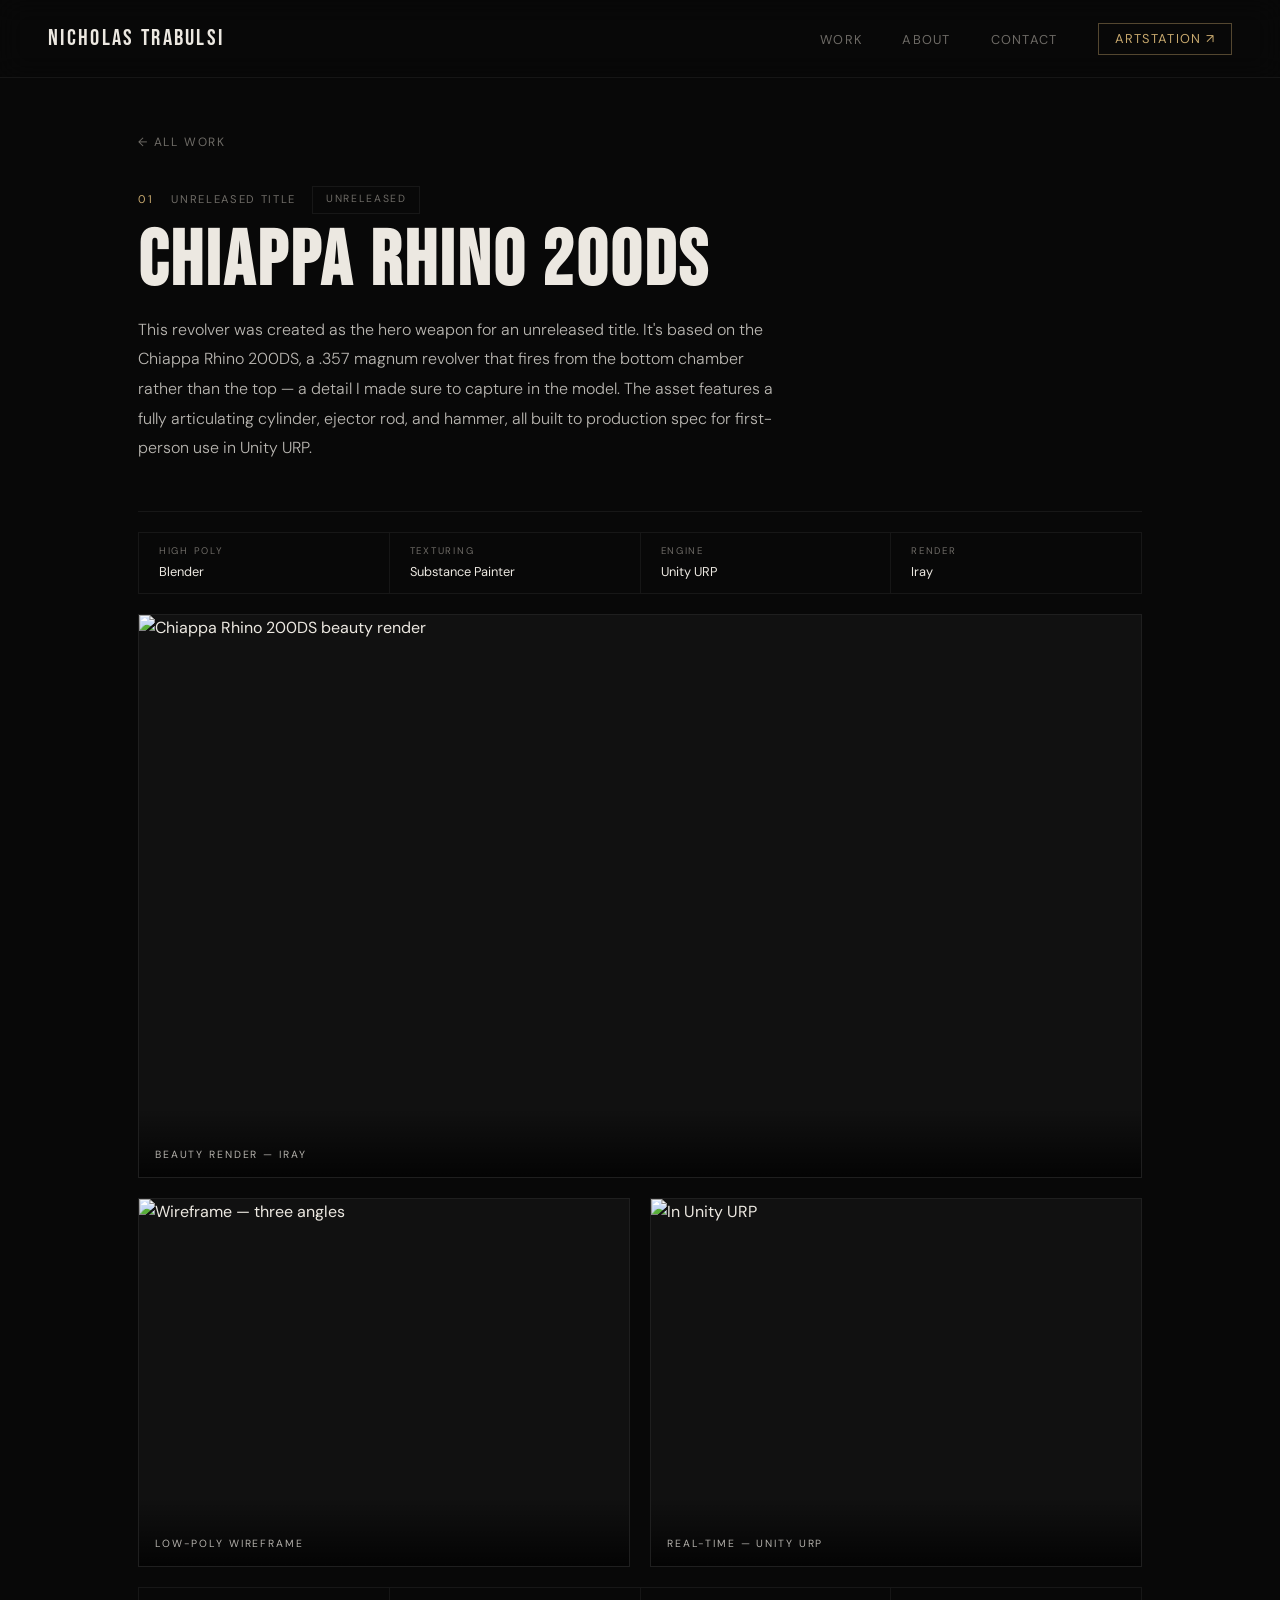
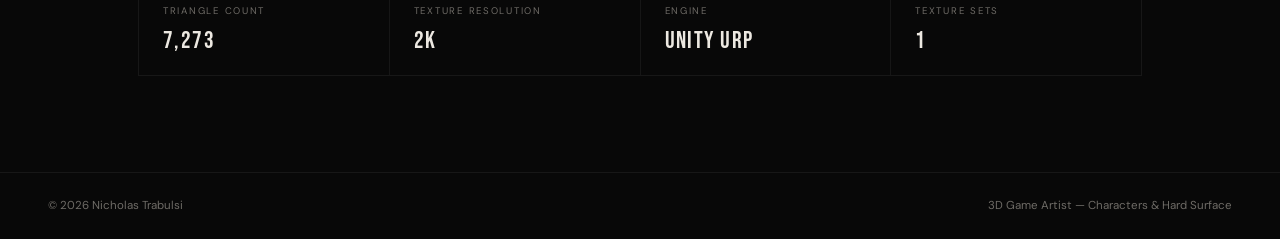
==== project-01.html @ 59e20ea7 "init" ====
<!DOCTYPE html>
<html lang="en">
<head>
    <meta charset="UTF-8">
    <meta name="viewport" content="width=device-width, initial-scale=1.0">
    <title>Chiappa Rhino 200DS — Nicholas Trabulsi</title>
    <link rel="preconnect" href="https://fonts.googleapis.com"><link rel="preconnect" href="https://fonts.gstatic.com" crossorigin><link href="https://fonts.googleapis.com/css2?family=Bebas+Neue&family=DM+Sans:ital,opsz,wght@0,9..40,300;0,9..40,400;0,9..40,500;1,9..40,300&display=swap" rel="stylesheet">
    <link rel="stylesheet" href="style.css">
    <style>
    .project-page { padding: 8rem 3rem 6rem; max-width: 1100px; margin: 0 auto; }
    .project-page-header { margin-bottom: 3rem; }
    .project-page-meta { display: flex; align-items: center; gap: 1rem; margin-bottom: 0.75rem; flex-wrap: wrap; }
    .project-page-title { font-family: var(--font-display); font-size: clamp(2.8rem, 6vw, 5rem); letter-spacing: 0.04em; line-height: 0.95; margin-bottom: 1rem; }
    .project-page-desc { font-size: 1rem; color: rgba(236,232,225,0.78); font-weight: 300; line-height: 1.85; max-width: 640px; }
    @media (max-width: 640px) { .project-page { padding-left: 1.5rem; padding-right: 1.5rem; } }
</style>
</head>
<body>

<nav>
    <a href="index.html" class="nav-name">Nicholas Trabulsi</a>
    <ul class="nav-links">
        <li><a href="index.html">Work</a></li><li><a href="index.html#about">About</a></li><li><a href="index.html#contact">Contact</a></li>
        <li><a href="https://www.artstation.com/YOURUSERNAME" target="_blank" class="nav-cta">ArtStation &#8599;</a></li>
    </ul>
</nav>

<main class="project-page">
    <a href="index.html" class="btn-back">&#8592; All Work</a>

    <div class="project-page-header" style="margin-top: 2rem;">
        <div class="project-page-meta">
            <span class="eyebrow" style="margin:0;">01</span>
            <span style="font-size:0.7rem; letter-spacing:0.15em; text-transform:uppercase; color:var(--text-muted);">Unreleased Title</span>
            <span class="badge-unreleased">Unreleased</span>
        </div>
        <h1 class="project-page-title">Chiappa Rhino 200DS</h1>
        <p class="project-page-desc">This revolver was created as the hero weapon for an unreleased title. It's based on the Chiappa Rhino 200DS, a .357 magnum revolver that fires from the bottom chamber rather than the top &#8212; a detail I made sure to capture in the model. The asset features a fully articulating cylinder, ejector rod, and hammer, all built to production spec for first-person use in Unity URP.</p>
    </div>

    <div class="divider"></div>

    <div class="pipeline-strip" style="margin-top: 1.25rem;">
        <div class="pipeline-step"><div class="pipeline-step-role">High Poly</div><div class="pipeline-step-tool">Blender</div></div>
        <div class="pipeline-step"><div class="pipeline-step-role">Texturing</div><div class="pipeline-step-tool">Substance Painter</div></div>
        <div class="pipeline-step"><div class="pipeline-step-role">Engine</div><div class="pipeline-step-tool">Unity URP</div></div>
        <div class="pipeline-step"><div class="pipeline-step-role">Render</div><div class="pipeline-step-tool">Iray</div></div>
    </div>

    <div class="shot-hero fade-up" onclick="openLightbox(this)">
        <img src="img-revolver-hero.jpg" alt="Chiappa Rhino 200DS beauty render">
        <div class="shot-label"><span class="shot-label-text">Beauty Render &#8212; Iray</span></div>
    </div>

    <div class="shot-row-2">
        <div class="shot-card fade-up" onclick="openLightbox(this)">
            <img src="img-revolver-wire.jpg" alt="Wireframe &#8212; three angles">
            <div class="shot-label"><span class="shot-label-text">Low-Poly Wireframe</span></div>
        </div>
        <div class="shot-card fade-up" onclick="openLightbox(this)">
            <img src="img-revolver-unity.jpg" alt="In Unity URP">
            <div class="shot-label"><span class="shot-label-text">Real-Time &#8212; Unity URP</span></div>
        </div>
    </div>

    <div class="stats-strip fade-up" style="margin-top: 1.25rem;">
        <div class="stat"><div class="stat-label">Triangle Count</div><div class="stat-value">7,273</div></div>
        <div class="stat"><div class="stat-label">Texture Resolution</div><div class="stat-value">2K</div></div>
        <div class="stat"><div class="stat-label">Engine</div><div class="stat-value">Unity URP</div></div>
        <div class="stat"><div class="stat-label">Texture Sets</div><div class="stat-value">1</div></div>
    </div>

</main>

<footer>
    <span>&copy; 2026 Nicholas Trabulsi</span>
    <span>3D Game Artist &#8212; Characters &amp; Hard Surface</span>
</footer>

<div class="lb-overlay" id="lightbox" onclick="closeLightbox(event)">
    <button class="lb-close" onclick="closeLb()">&#10005;</button>
    <button class="lb-arrow prev" onclick="event.stopPropagation(); navLb(-1)">&#8592;</button>
    <div class="lb-img-wrap" onclick="event.stopPropagation()">
        <img id="lb-img" src="" alt="">
    </div>
    <p class="lb-caption" id="lb-caption"></p>
    <button class="lb-arrow next" onclick="event.stopPropagation(); navLb(1)">&#8594;</button>
    <div class="lb-counter" id="lb-counter"></div>
</div>

<script src="main.js"></script>
</body>
</html>
---- style.css ----
*, *::before, *::after { box-sizing: border-box; margin: 0; padding: 0; }

:root {
    --bg:           #080808;
    --surface:      #111111;
    --surface-2:    #181818;
    --accent:       #c8a96e;
    --accent-dim:   rgba(200,169,110,0.10);
    --text:         #ece8e1;
    --text-muted:   #6e6b66;
    --border:       rgba(255,255,255,0.06);
    --green:        #7ecf8e;
    --font-display: 'Bebas Neue', cursive;
    --font-body:    'DM Sans', sans-serif;
}

html { scroll-behavior: smooth; }
body { background: var(--bg); color: var(--text); font-family: var(--font-body); font-size: 16px; line-height: 1.6; overflow-x: hidden; }

/* ── NAV ─────────────────────────────────── */
nav {
    position: fixed; top: 0; left: 0; right: 0; z-index: 100;
    display: flex; align-items: center; justify-content: space-between;
    padding: 1.25rem 3rem;
    background: rgba(8,8,8,0.88); backdrop-filter: blur(14px);
    border-bottom: 1px solid var(--border);
}
.nav-name { font-family: var(--font-display); font-size: 1.45rem; letter-spacing: 0.1em; color: var(--text); text-decoration: none; }
.nav-links { display: flex; gap: 2.5rem; align-items: center; list-style: none; }
.nav-links a { color: var(--text-muted); text-decoration: none; font-size: 0.8rem; letter-spacing: 0.1em; text-transform: uppercase; transition: color 0.2s; }
.nav-links a:hover, .nav-links a.active { color: var(--text); }
.nav-cta { color: var(--accent) !important; border: 1px solid rgba(200,169,110,0.4); padding: 0.4rem 1rem; }
.nav-cta:hover { background: var(--accent-dim); }

/* ── SHARED ──────────────────────────────── */
section { padding: 6rem 3rem; }
.eyebrow { font-size: 0.7rem; letter-spacing: 0.28em; text-transform: uppercase; color: var(--accent); margin-bottom: 0.75rem; }
.section-title { font-family: var(--font-display); font-size: clamp(2.5rem, 5vw, 4rem); letter-spacing: 0.04em; line-height: 0.95; margin-bottom: 3rem; }
.divider { width: 100%; height: 1px; background: var(--border); margin: 1rem 0; }

/* ── BUTTONS ─────────────────────────────── */
.btn-primary { display: inline-block; background: var(--accent); color: #0c0900; padding: 0.85rem 2.25rem; font-family: var(--font-body); font-size: 0.8rem; font-weight: 500; letter-spacing: 0.1em; text-transform: uppercase; text-decoration: none; transition: opacity 0.2s; }
.btn-primary:hover { opacity: 0.82; }
.btn-ghost { display: inline-block; background: transparent; color: var(--text); padding: 0.85rem 2.25rem; font-family: var(--font-body); font-size: 0.8rem; font-weight: 400; letter-spacing: 0.1em; text-transform: uppercase; text-decoration: none; border: 1px solid var(--border); transition: border-color 0.2s; }
.btn-ghost:hover { border-color: rgba(255,255,255,0.22); }
.btn-back { display: inline-flex; align-items: center; gap: 0.5rem; color: var(--text-muted); text-decoration: none; font-size: 0.75rem; letter-spacing: 0.15em; text-transform: uppercase; transition: color 0.2s; }
.btn-back:hover { color: var(--text); }

/* ── BADGES ──────────────────────────────── */
.badge-shipped { display: inline-flex; align-items: center; gap: 0.4rem; font-size: 0.65rem; letter-spacing: 0.16em; text-transform: uppercase; color: var(--green); border: 1px solid rgba(126,207,142,0.35); padding: 0.3rem 0.8rem; white-space: nowrap; }
.badge-shipped::before { content: ''; width: 6px; height: 6px; border-radius: 50%; background: var(--green); display: block; }
.badge-unreleased { display: inline-flex; align-items: center; gap: 0.4rem; font-size: 0.65rem; letter-spacing: 0.16em; text-transform: uppercase; color: var(--text-muted); border: 1px solid var(--border); padding: 0.3rem 0.8rem; white-space: nowrap; }

/* ── EXT LINK ────────────────────────────── */
.ext-link { display: inline-flex; align-items: center; gap: 0.4rem; font-size: 0.75rem; letter-spacing: 0.12em; text-transform: uppercase; color: var(--accent); text-decoration: none; border-bottom: 1px solid rgba(200,169,110,0.3); padding-bottom: 0.1rem; transition: border-color 0.2s; }
.ext-link:hover { border-color: var(--accent); }

/* ── PIPELINE STRIP ──────────────────────── */
.pipeline-strip { display: flex; border: 1px solid var(--border); overflow: hidden; margin-bottom: 1.25rem; }
.pipeline-step { flex: 1; padding: 0.65rem 1.25rem; border-right: 1px solid var(--border); }
.pipeline-step:last-child { border-right: none; }
.pipeline-step-role { font-size: 0.6rem; letter-spacing: 0.18em; text-transform: uppercase; color: var(--text-muted); margin-bottom: 0.2rem; }
.pipeline-step-tool { font-size: 0.8rem; color: var(--text); }

/* ── SHOT IMAGES ─────────────────────────── */
.shot-hero { width: 100%; aspect-ratio: 16/9; position: relative; overflow: hidden; background: var(--surface); border: 1px solid var(--border); margin-bottom: 1.25rem; cursor: zoom-in; transition: border-color 0.3s; }
.shot-hero:hover { border-color: rgba(255,255,255,0.14); }
.shot-row-2 { display: grid; grid-template-columns: repeat(2, 1fr); gap: 1.25rem; }
.shot-row-3 { display: grid; grid-template-columns: repeat(3, 1fr); gap: 1.25rem; }
.shot-card { position: relative; aspect-ratio: 4/3; overflow: hidden; background: var(--surface); border: 1px solid var(--border); cursor: zoom-in; transition: border-color 0.3s; }
.shot-card:hover { border-color: rgba(255,255,255,0.14); }
.shot-hero img, .shot-card img { width: 100%; height: 100%; object-fit: cover; display: block; transition: transform 0.65s cubic-bezier(0.25,0.46,0.45,0.94); }
.shot-hero:hover img, .shot-card:hover img { transform: scale(1.04); }
.shot-label { position: absolute; bottom: 0; left: 0; right: 0; padding: 2rem 1rem 0.75rem; background: linear-gradient(to top, rgba(0,0,0,0.78) 0%, transparent 100%); }
.shot-label-text { font-size: 0.65rem; letter-spacing: 0.18em; text-transform: uppercase; color: rgba(236,232,225,0.75); }
.shot-hero::after, .shot-card::after { content: '⤢'; position: absolute; top: 0.75rem; right: 0.85rem; font-size: 0.9rem; color: rgba(255,255,255,0.35); pointer-events: none; opacity: 0; transition: opacity 0.2s; }
.shot-hero:hover::after, .shot-card:hover::after { opacity: 1; }

/* ── STATS STRIP ─────────────────────────── */
.stats-strip { display: flex; gap: 0; border: 1px solid var(--border); overflow: hidden; margin-top: 1.25rem; }
.stat { flex: 1; padding: 0.9rem 1.5rem; border-right: 1px solid var(--border); }
.stat:last-child { border-right: none; }
.stat-label { font-size: 0.6rem; letter-spacing: 0.18em; text-transform: uppercase; color: var(--text-muted); margin-bottom: 0.25rem; }
.stat-value { font-family: var(--font-display); font-size: 1.5rem; letter-spacing: 0.06em; color: var(--text); }

/* ── ABOUT ───────────────────────────────── */
#about { border-top: 1px solid var(--border); background: var(--surface); }
.about-layout { display: grid; grid-template-columns: 1fr 1fr; gap: 5rem; align-items: start; }
.about-bio { font-size: 1.05rem; line-height: 1.85; color: rgba(236,232,225,0.78); font-weight: 300; }
.about-bio p + p { margin-top: 1.25rem; }
.skills-label { font-size: 0.7rem; letter-spacing: 0.22em; text-transform: uppercase; color: var(--accent); margin-bottom: 1.5rem; }
.skills-list { display: grid; grid-template-columns: 1fr 1fr; }
.skill { font-size: 0.875rem; color: var(--text-muted); padding: 0.65rem 0; border-bottom: 1px solid var(--border); display: flex; align-items: center; gap: 0.6rem; }
.skill::before { content: ''; width: 4px; height: 4px; border-radius: 50%; background: var(--accent); flex-shrink: 0; }

/* ── CONTACT ─────────────────────────────── */
#contact { border-top: 1px solid var(--border); text-align: center; }
.contact-email { font-family: var(--font-display); font-size: clamp(1.8rem, 4.5vw, 3.5rem); letter-spacing: 0.05em; color: var(--text); text-decoration: none; display: inline-block; margin: 1.5rem 0 2.75rem; padding-bottom: 0.3rem; border-bottom: 1px solid rgba(200,169,110,0.5); transition: color 0.2s, border-color 0.2s; }
.contact-email:hover { color: var(--accent); border-color: var(--accent); }
.social-links { display: flex; gap: 2.5rem; justify-content: center; flex-wrap: wrap; }
.social-link { font-size: 0.75rem; letter-spacing: 0.18em; text-transform: uppercase; color: var(--text-muted); text-decoration: none; transition: color 0.2s; }
.social-link:hover { color: var(--text); }

/* ── FOOTER ──────────────────────────────── */
footer { border-top: 1px solid var(--border); padding: 1.5rem 3rem; display: flex; justify-content: space-between; font-size: 0.72rem; color: var(--text-muted); }

/* ── LIGHTBOX ────────────────────────────── */
.lb-overlay { display: none; position: fixed; inset: 0; z-index: 1000; background: rgba(0,0,0,0.96); align-items: center; justify-content: center; flex-direction: column; cursor: zoom-out; }
.lb-overlay.open { display: flex; animation: lbFade 0.2s ease; }
@keyframes lbFade { from { opacity: 0; } to { opacity: 1; } }
.lb-img-wrap { display: flex; align-items: center; justify-content: center; max-width: 92vw; max-height: 82vh; cursor: default; }
.lb-img-wrap img { max-width: 92vw; max-height: 82vh; object-fit: contain; display: block; box-shadow: 0 0 80px rgba(0,0,0,0.8); animation: lbImg 0.2s ease; }
@keyframes lbImg { from { opacity: 0; transform: scale(0.97); } to { opacity: 1; transform: scale(1); } }
.lb-caption { margin-top: 1.25rem; font-size: 0.72rem; letter-spacing: 0.2em; text-transform: uppercase; color: var(--text-muted); text-align: center; }
.lb-close { position: fixed; top: 1.5rem; right: 2rem; font-size: 1.5rem; color: var(--text-muted); cursor: pointer; background: none; border: none; line-height: 1; transition: color 0.15s; z-index: 1001; }
.lb-close:hover { color: var(--text); }
.lb-arrow { position: fixed; top: 50%; transform: translateY(-50%); font-size: 1.5rem; color: var(--text-muted); cursor: pointer; background: none; border: none; padding: 1rem; transition: color 0.15s; z-index: 1001; }
.lb-arrow:hover { color: var(--text); }
.lb-arrow.prev { left: 1rem; }
.lb-arrow.next { right: 1rem; }
.lb-counter { position: fixed; bottom: 1.75rem; left: 50%; transform: translateX(-50%); font-size: 0.65rem; letter-spacing: 0.2em; text-transform: uppercase; color: var(--text-muted); }

/* ── ANIMATIONS ──────────────────────────── */
@keyframes fadeUp { from { opacity: 0; transform: translateY(22px); } to { opacity: 1; transform: translateY(0); } }
.fade-up { opacity: 0; transform: translateY(28px); }

/* ── RESPONSIVE ──────────────────────────── */
@media (max-width: 900px) {
    .shot-row-2, .shot-row-3 { grid-template-columns: 1fr; }
    .about-layout { grid-template-columns: 1fr; gap: 2.5rem; }
    .pipeline-strip, .stats-strip { flex-wrap: wrap; }
    .pipeline-step, .stat { border-right: none; border-bottom: 1px solid var(--border); }
    .pipeline-step:last-child, .stat:last-child { border-bottom: none; }
}
@media (max-width: 640px) {
    nav, section { padding-left: 1.5rem; padding-right: 1.5rem; }
    .nav-links li:not(:last-child) { display: none; }
    footer { flex-direction: column; gap: 0.4rem; text-align: center; }
}
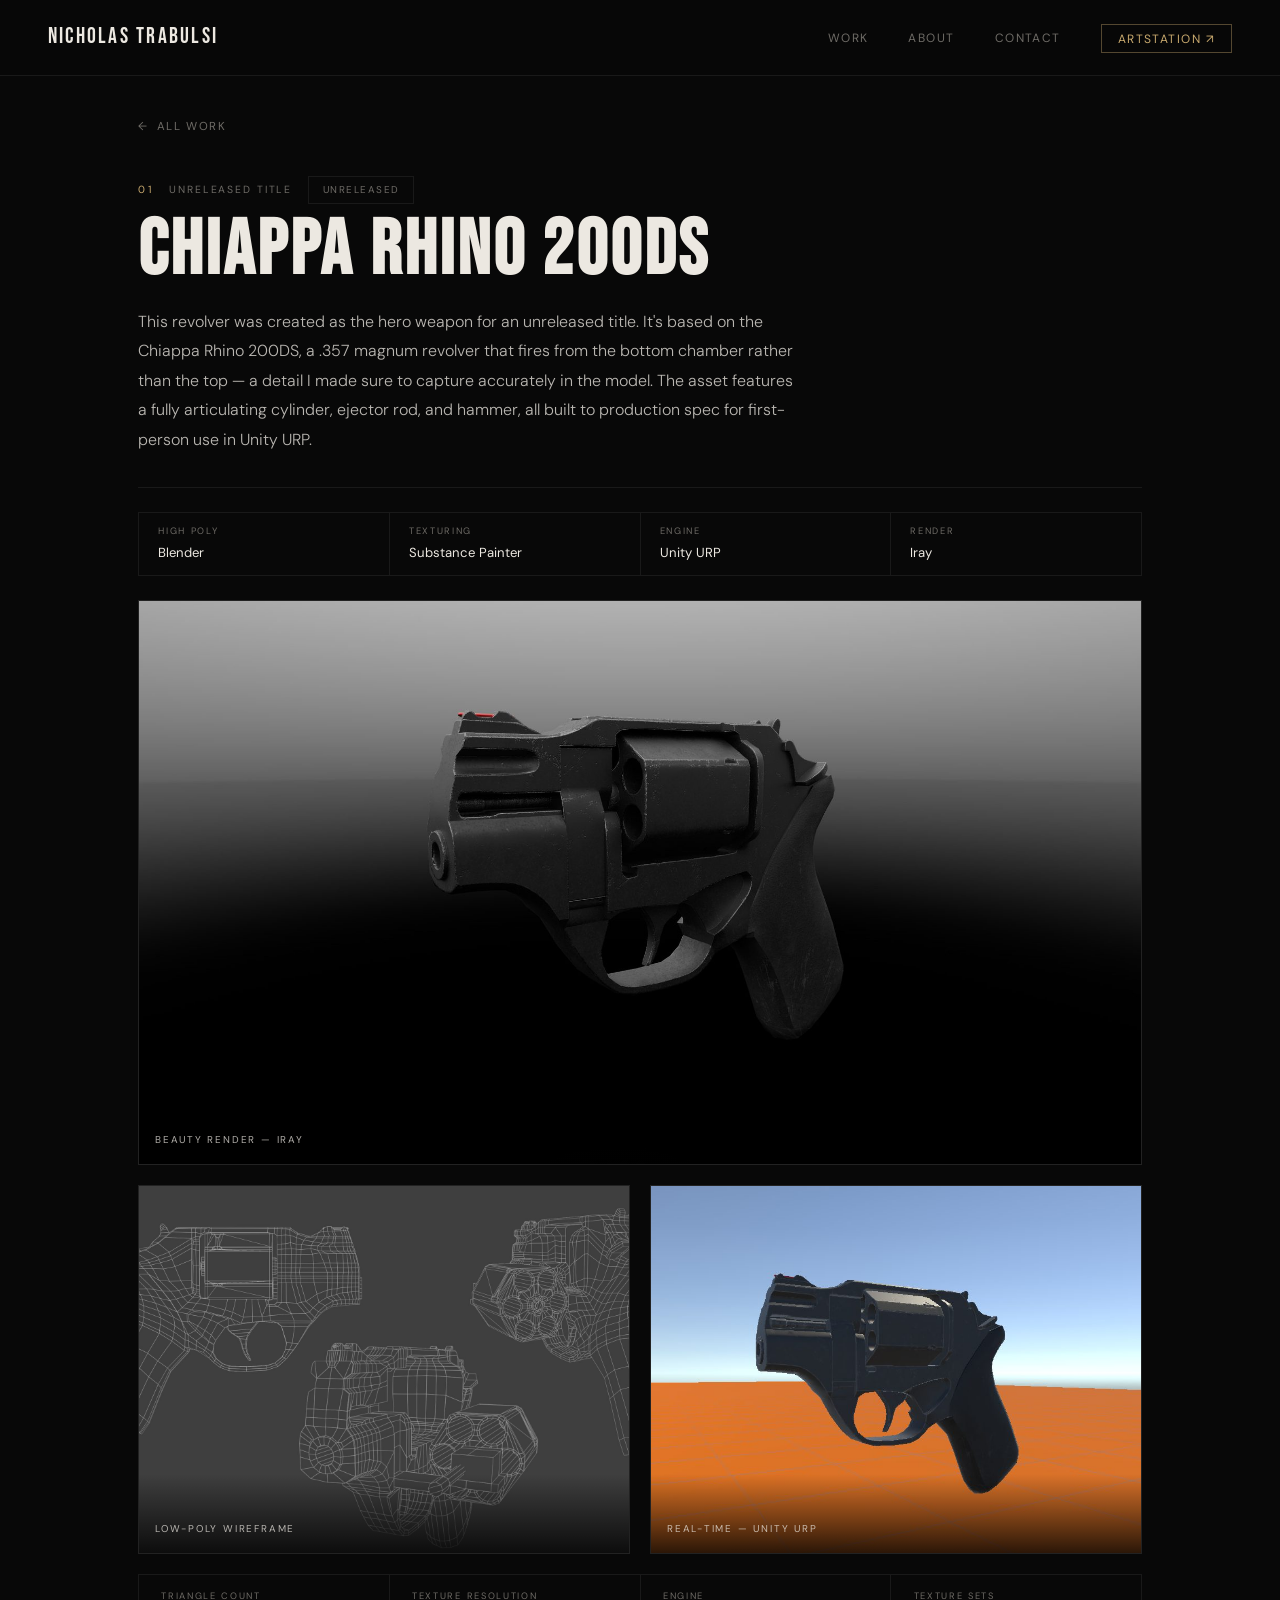
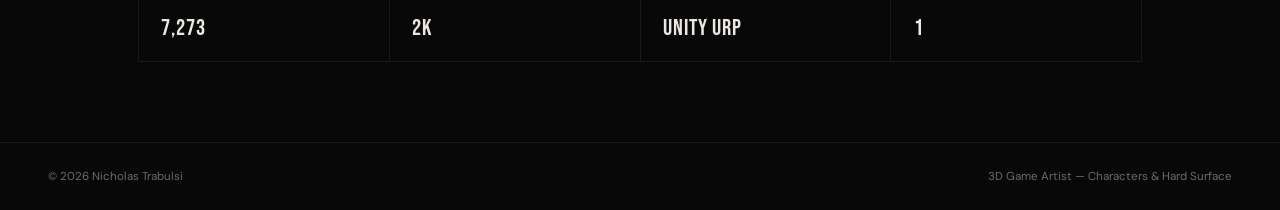
==== commit db9f86ef: "fix" ====
--- a/project-01.html
+++ b/project-01.html
@@ -1,93 +1,230 @@
 <!DOCTYPE html>
 <html lang="en">
 <head>
-    <meta charset="UTF-8">
-    <meta name="viewport" content="width=device-width, initial-scale=1.0">
-    <title>Chiappa Rhino 200DS — Nicholas Trabulsi</title>
-    <link rel="preconnect" href="https://fonts.googleapis.com"><link rel="preconnect" href="https://fonts.gstatic.com" crossorigin><link href="https://fonts.googleapis.com/css2?family=Bebas+Neue&family=DM+Sans:ital,opsz,wght@0,9..40,300;0,9..40,400;0,9..40,500;1,9..40,300&display=swap" rel="stylesheet">
-    <link rel="stylesheet" href="style.css">
-    <style>
-    .project-page { padding: 8rem 3rem 6rem; max-width: 1100px; margin: 0 auto; }
-    .project-page-header { margin-bottom: 3rem; }
-    .project-page-meta { display: flex; align-items: center; gap: 1rem; margin-bottom: 0.75rem; flex-wrap: wrap; }
-    .project-page-title { font-family: var(--font-display); font-size: clamp(2.8rem, 6vw, 5rem); letter-spacing: 0.04em; line-height: 0.95; margin-bottom: 1rem; }
-    .project-page-desc { font-size: 1rem; color: rgba(236,232,225,0.78); font-weight: 300; line-height: 1.85; max-width: 640px; }
-    @media (max-width: 640px) { .project-page { padding-left: 1.5rem; padding-right: 1.5rem; } }
+  <meta charset="UTF-8">
+  <meta name="viewport" content="width=device-width, initial-scale=1.0">
+  <title>Chiappa Rhino 200DS — Nicholas Trabulsi</title>
+  <link rel="preconnect" href="https://fonts.googleapis.com">
+    <link rel="preconnect" href="https://fonts.gstatic.com" crossorigin>
+    <link href="https://fonts.googleapis.com/css2?family=Bebas+Neue&family=DM+Sans:wght@300;400;500&display=swap" rel="stylesheet">
+  <style>
+    *, *::before, *::after { box-sizing: border-box; margin: 0; padding: 0; }
+    :root {
+        --bg: #080808; --surface: #111111; --surface-2: #181818;
+        --accent: #c8a96e; --accent-dim: rgba(200,169,110,0.10);
+        --text: #ece8e1; --muted: #6e6b66; --border: rgba(255,255,255,0.07);
+        --green: #7ecf8e;
+        --display: "Bebas Neue", cursive; --body: "DM Sans", sans-serif;
+    }
+    html { scroll-behavior: smooth; }
+    body { background: var(--bg); color: var(--text); font-family: var(--body); font-size: 16px; line-height: 1.65; overflow-x: hidden; }
+
+    /* NAV */
+    nav { position: fixed; inset: 0 0 auto; z-index: 100; display: flex; align-items: center; justify-content: space-between; padding: 1.2rem 3rem; background: rgba(8,8,8,0.9); backdrop-filter: blur(16px); border-bottom: 1px solid var(--border); }
+    .nav-name { font-family: var(--display); font-size: 1.4rem; letter-spacing: .1em; color: var(--text); text-decoration: none; }
+    .nav-links { display: flex; gap: 2.5rem; list-style: none; align-items: center; }
+    .nav-links a { color: var(--muted); text-decoration: none; font-size: .75rem; letter-spacing: .12em; text-transform: uppercase; transition: color .2s; }
+    .nav-links a:hover { color: var(--text); }
+    .nav-cta { color: var(--accent) !important; border: 1px solid rgba(200,169,110,.4); padding: .35rem 1rem; transition: background .2s !important; }
+    .nav-cta:hover { background: var(--accent-dim); }
+
+    /* SHARED LAYOUT */
+    .page-wrap { max-width: 1100px; margin: 0 auto; padding: 7rem 3rem 5rem; }
+    .divider { height: 1px; background: var(--border); margin: 1.5rem 0; }
+    label-sm { font-size: .65rem; letter-spacing: .2em; text-transform: uppercase; color: var(--muted); }
+
+    /* EYEBROW */
+    .eyebrow { font-size: .65rem; letter-spacing: .25em; text-transform: uppercase; color: var(--accent); margin-bottom: .6rem; }
+
+    /* BADGES */
+    .badge { display: inline-flex; align-items: center; gap: .4rem; font-size: .62rem; letter-spacing: .15em; text-transform: uppercase; padding: .3rem .85rem; border: 1px solid; white-space: nowrap; }
+    .badge-shipped { color: var(--green); border-color: rgba(126,207,142,.35); }
+    .badge-shipped::before { content: ""; width: 6px; height: 6px; border-radius: 50%; background: var(--green); flex-shrink: 0; }
+    .badge-unreleased { color: var(--muted); border-color: var(--border); }
+
+    /* PIPELINE STRIP */
+    .pipeline { display: flex; border: 1px solid var(--border); margin-bottom: 1.5rem; }
+    .pipeline-step { flex: 1; padding: .7rem 1.2rem; border-right: 1px solid var(--border); }
+    .pipeline-step:last-child { border-right: none; }
+    .pipeline-step .role { font-size: .58rem; letter-spacing: .18em; text-transform: uppercase; color: var(--muted); margin-bottom: .2rem; }
+    .pipeline-step .tool { font-size: .82rem; color: var(--text); }
+
+    /* STATS STRIP */
+    .stats { display: flex; border: 1px solid var(--border); margin-top: 1.25rem; }
+    .stat { flex: 1; padding: .9rem 1.4rem; border-right: 1px solid var(--border); }
+    .stat:last-child { border-right: none; }
+    .stat .s-label { font-size: .58rem; letter-spacing: .18em; text-transform: uppercase; color: var(--muted); margin-bottom: .25rem; }
+    .stat .s-value { font-family: var(--display); font-size: 1.45rem; letter-spacing: .04em; }
+
+    /* SHOT IMAGES */
+    .shot-hero { width: 100%; aspect-ratio: 16/9; overflow: hidden; background: var(--surface); border: 1px solid var(--border); position: relative; cursor: zoom-in; margin-bottom: 1.25rem; transition: border-color .3s; }
+    .shot-hero:hover { border-color: rgba(255,255,255,0.15); }
+    .shot-row { display: grid; gap: 1.25rem; }
+    .shot-row.cols-2 { grid-template-columns: repeat(2, 1fr); }
+    .shot-row.cols-3 { grid-template-columns: repeat(3, 1fr); }
+    .shot-card { aspect-ratio: 4/3; overflow: hidden; background: var(--surface); border: 1px solid var(--border); position: relative; cursor: zoom-in; transition: border-color .3s; }
+    .shot-card:hover { border-color: rgba(255,255,255,0.15); }
+    .shot-hero img, .shot-card img { width: 100%; height: 100%; object-fit: cover; display: block; transition: transform .6s cubic-bezier(.25,.46,.45,.94); }
+    .shot-hero:hover img, .shot-card:hover img { transform: scale(1.04); }
+    .shot-label { position: absolute; bottom: 0; left: 0; right: 0; padding: 2.5rem 1rem .8rem; background: linear-gradient(to top, rgba(0,0,0,.8) 0%, transparent 100%); }
+    .shot-label span { font-size: .62rem; letter-spacing: .18em; text-transform: uppercase; color: rgba(236,232,225,.75); }
+    .shot-hero::after, .shot-card::after { content: "⤢"; position: absolute; top: .75rem; right: .85rem; font-size: .9rem; color: rgba(255,255,255,.3); opacity: 0; transition: opacity .2s; pointer-events: none; }
+    .shot-hero:hover::after, .shot-card:hover::after { opacity: 1; }
+
+    /* BUTTONS */
+    .btn-primary { display: inline-block; background: var(--accent); color: #0c0900; padding: .85rem 2.25rem; font-size: .78rem; font-weight: 500; letter-spacing: .1em; text-transform: uppercase; text-decoration: none; transition: opacity .2s; }
+    .btn-primary:hover { opacity: .82; }
+    .btn-ghost { display: inline-block; background: transparent; color: var(--text); padding: .85rem 2.25rem; font-size: .78rem; letter-spacing: .1em; text-transform: uppercase; text-decoration: none; border: 1px solid var(--border); transition: border-color .2s; }
+    .btn-ghost:hover { border-color: rgba(255,255,255,0.25); }
+    .btn-back { display: inline-flex; align-items: center; gap: .5rem; color: var(--muted); text-decoration: none; font-size: .72rem; letter-spacing: .14em; text-transform: uppercase; transition: color .2s; margin-bottom: 2.5rem; }
+    .btn-back:hover { color: var(--text); }
+    .btn-back::before { content: "←"; }
+    .ext-link { display: inline-flex; align-items: center; gap: .35rem; font-size: .75rem; letter-spacing: .1em; text-transform: uppercase; color: var(--accent); text-decoration: none; border-bottom: 1px solid rgba(200,169,110,.3); padding-bottom: .1rem; transition: border-color .2s; }
+    .ext-link:hover { border-color: var(--accent); }
+
+    /* FOOTER */
+    footer { border-top: 1px solid var(--border); padding: 1.5rem 3rem; display: flex; justify-content: space-between; font-size: .72rem; color: var(--muted); }
+
+    /* LIGHTBOX */
+    .lb { display: none; position: fixed; inset: 0; z-index: 200; background: rgba(0,0,0,.97); flex-direction: column; align-items: center; justify-content: center; cursor: zoom-out; }
+    .lb.open { display: flex; animation: lbFade .18s ease; }
+    @keyframes lbFade { from { opacity: 0; } to { opacity: 1; } }
+    .lb-wrap { max-width: 92vw; max-height: 82vh; cursor: default; display: flex; align-items: center; justify-content: center; }
+    .lb-wrap img { max-width: 92vw; max-height: 82vh; object-fit: contain; display: block; animation: lbPop .18s ease; }
+    @keyframes lbPop { from { opacity: 0; transform: scale(.97); } to { opacity: 1; transform: scale(1); } }
+    .lb-cap { margin-top: 1.2rem; font-size: .65rem; letter-spacing: .2em; text-transform: uppercase; color: var(--muted); }
+    .lb-x { position: fixed; top: 1.5rem; right: 2rem; background: none; border: none; color: var(--muted); font-size: 1.4rem; cursor: pointer; transition: color .15s; z-index: 201; }
+    .lb-x:hover { color: var(--text); }
+    .lb-arr { position: fixed; top: 50%; transform: translateY(-50%); background: none; border: none; color: var(--muted); font-size: 1.4rem; cursor: pointer; padding: 1rem; transition: color .15s; z-index: 201; }
+    .lb-arr:hover { color: var(--text); }
+    .lb-arr.prev { left: .5rem; }
+    .lb-arr.next { right: .5rem; }
+    .lb-count { position: fixed; bottom: 1.5rem; left: 50%; transform: translateX(-50%); font-size: .62rem; letter-spacing: .2em; text-transform: uppercase; color: var(--muted); }
+
+    /* ANIMATIONS */
+    @keyframes fadeUp { from { opacity: 0; transform: translateY(20px); } to { opacity: 1; transform: translateY(0); } }
+    .reveal { opacity: 0; transform: translateY(24px); }
+
+    /* RESPONSIVE */
+    @media (max-width: 860px) {
+        nav { padding: 1rem 1.5rem; }
+        .nav-links li:not(:last-child) { display: none; }
+        .page-wrap { padding: 6rem 1.5rem 4rem; }
+        .shot-row.cols-2, .shot-row.cols-3 { grid-template-columns: 1fr; }
+        .pipeline, .stats { flex-wrap: wrap; }
+        .pipeline-step, .stat { flex: 1 1 45%; border-right: none; border-bottom: 1px solid var(--border); }
+        .pipeline-step:last-child, .stat:last-child { border-bottom: none; }
+        footer { flex-direction: column; gap: .4rem; text-align: center; }
+    }
 </style>
 </head>
 <body>
-
 <nav>
-    <a href="index.html" class="nav-name">Nicholas Trabulsi</a>
-    <ul class="nav-links">
-        <li><a href="index.html">Work</a></li><li><a href="index.html#about">About</a></li><li><a href="index.html#contact">Contact</a></li>
-        <li><a href="https://www.artstation.com/YOURUSERNAME" target="_blank" class="nav-cta">ArtStation &#8599;</a></li>
-    </ul>
+  <a href="index.html" class="nav-name">Nicholas Trabulsi</a>
+  <ul class="nav-links">
+    <li><a href="index.html#work">Work</a></li>
+    <li><a href="index.html#about">About</a></li>
+    <li><a href="index.html#contact">Contact</a></li>
+    <li><a href="https://www.artstation.com/YOURUSERNAME" target="_blank" class="nav-cta">ArtStation &#8599;</a></li>
+  </ul>
 </nav>
 
-<main class="project-page">
-    <a href="index.html" class="btn-back">&#8592; All Work</a>
-
-    <div class="project-page-header" style="margin-top: 2rem;">
-        <div class="project-page-meta">
-            <span class="eyebrow" style="margin:0;">01</span>
-            <span style="font-size:0.7rem; letter-spacing:0.15em; text-transform:uppercase; color:var(--text-muted);">Unreleased Title</span>
-            <span class="badge-unreleased">Unreleased</span>
-        </div>
-        <h1 class="project-page-title">Chiappa Rhino 200DS</h1>
-        <p class="project-page-desc">This revolver was created as the hero weapon for an unreleased title. It's based on the Chiappa Rhino 200DS, a .357 magnum revolver that fires from the bottom chamber rather than the top &#8212; a detail I made sure to capture in the model. The asset features a fully articulating cylinder, ejector rod, and hammer, all built to production spec for first-person use in Unity URP.</p>
+
+<main class="page-wrap">
+  <a href="index.html" class="btn-back">All Work</a>
+
+  <div style="margin-bottom:2rem;">
+    <div style="display:flex;align-items:center;gap:1rem;flex-wrap:wrap;margin-bottom:.75rem;">
+      <span class="eyebrow" style="margin:0;">01</span>
+      <span style="font-size:.65rem;letter-spacing:.18em;text-transform:uppercase;color:var(--muted);">Unreleased Title</span>
+      <span class="badge badge-unreleased">Unreleased</span>
     </div>
-
-    <div class="divider"></div>
-
-    <div class="pipeline-strip" style="margin-top: 1.25rem;">
-        <div class="pipeline-step"><div class="pipeline-step-role">High Poly</div><div class="pipeline-step-tool">Blender</div></div>
-        <div class="pipeline-step"><div class="pipeline-step-role">Texturing</div><div class="pipeline-step-tool">Substance Painter</div></div>
-        <div class="pipeline-step"><div class="pipeline-step-role">Engine</div><div class="pipeline-step-tool">Unity URP</div></div>
-        <div class="pipeline-step"><div class="pipeline-step-role">Render</div><div class="pipeline-step-tool">Iray</div></div>
+    <h1 style="font-family:var(--display);font-size:clamp(2.8rem,6vw,5rem);letter-spacing:.04em;line-height:.92;margin-bottom:1.25rem;">Chiappa Rhino 200DS</h1>
+    <p style="font-size:1rem;color:rgba(236,232,225,.78);font-weight:300;line-height:1.85;max-width:660px;">This revolver was created as the hero weapon for an unreleased title. It's based on the Chiappa Rhino 200DS, a .357 magnum revolver that fires from the bottom chamber rather than the top &mdash; a detail I made sure to capture accurately in the model. The asset features a fully articulating cylinder, ejector rod, and hammer, all built to production spec for first-person use in Unity URP.</p>
+  </div>
+
+  <div class="divider"></div>
+
+  <div class="pipeline"><div class="pipeline-step"><div class="role">High Poly</div><div class="tool">Blender</div></div><div class="pipeline-step"><div class="role">Texturing</div><div class="tool">Substance Painter</div></div><div class="pipeline-step"><div class="role">Engine</div><div class="tool">Unity URP</div></div><div class="pipeline-step"><div class="role">Render</div><div class="tool">Iray</div></div></div>
+
+  
+  <div class="shot-hero reveal">
+    <img src="[data-uri]" alt="Chiappa Rhino 200DS &mdash; beauty render">
+    <div class="shot-label"><span>Beauty Render &mdash; Iray</span></div>
+  </div>
+  <div class="shot-row cols-2">
+    <div class="shot-card reveal">
+      <img src="[data-uri]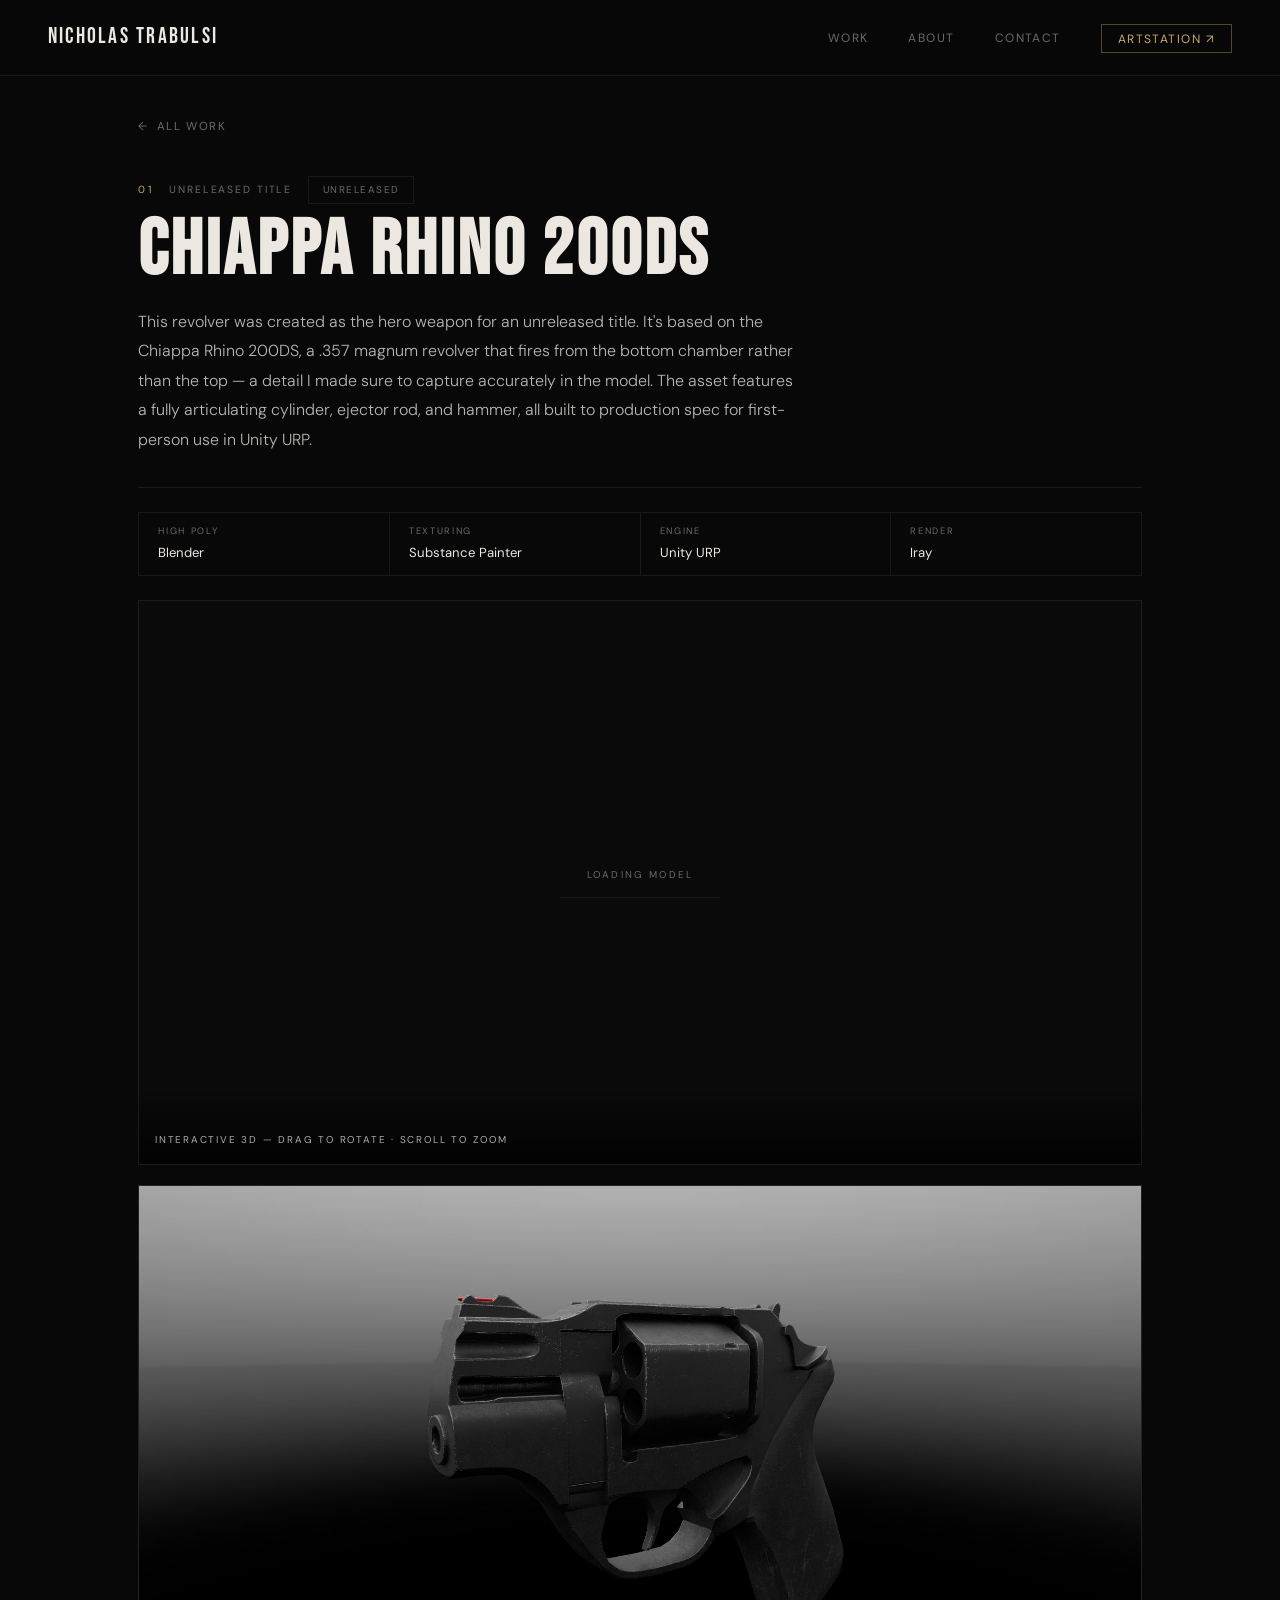
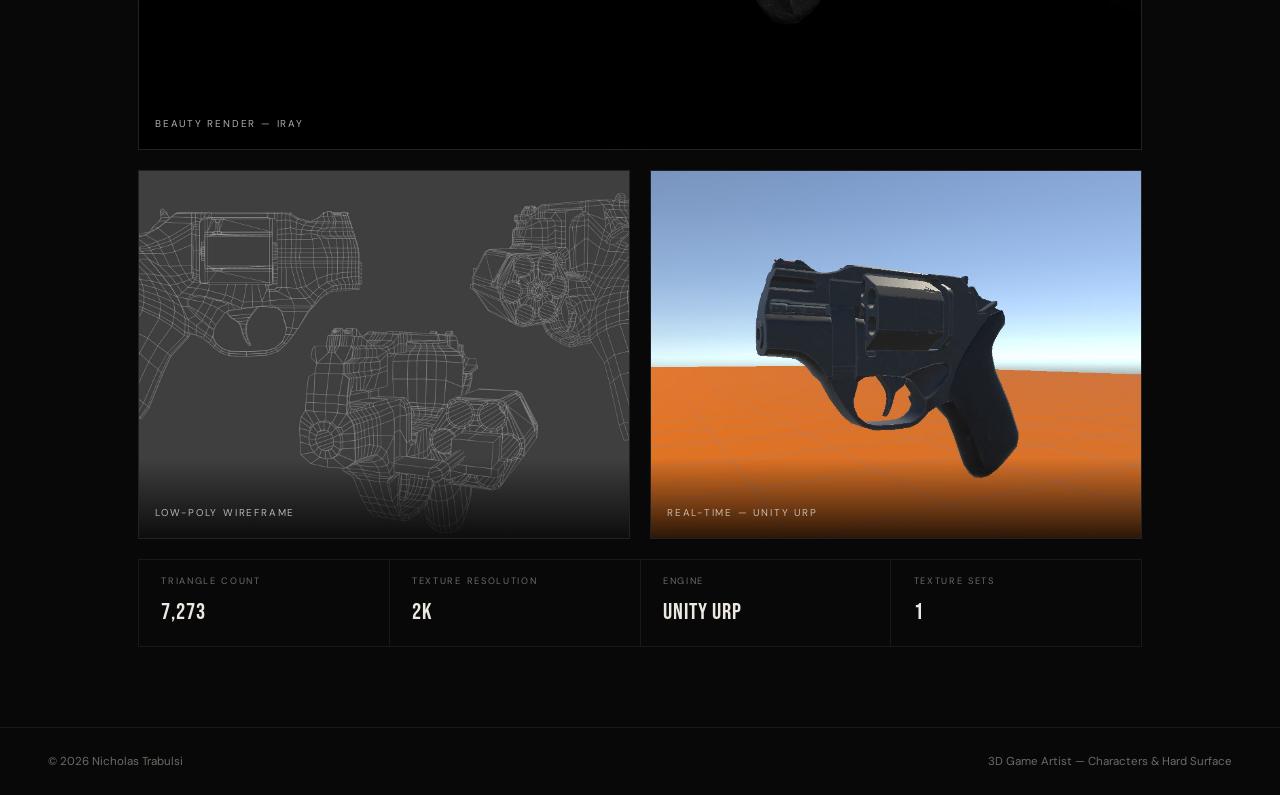
==== commit 98be71d0: "turntable" ====
--- a/project-01.html
+++ b/project-01.html
@@ -148,6 +148,22 @@
   <div class="pipeline"><div class="pipeline-step"><div class="role">High Poly</div><div class="tool">Blender</div></div><div class="pipeline-step"><div class="role">Texturing</div><div class="tool">Substance Painter</div></div><div class="pipeline-step"><div class="role">Engine</div><div class="tool">Unity URP</div></div><div class="pipeline-step"><div class="role">Render</div><div class="tool">Iray</div></div></div>
 
   
+
+  <!-- ── 3D Turntable ─────────────────────────────────────────────────── -->
+  <!-- If the viewer fails to load, this block is simply invisible.         -->
+  <div style="position:relative;width:100%;aspect-ratio:16/9;background:#0a0a0a;border:1px solid rgba(255,255,255,0.07);margin-bottom:1.25rem;overflow:hidden;">
+    <iframe
+      src="turntable-01.html"
+      title="Chiappa Rhino 200DS — Interactive 3D Viewer"
+      style="position:absolute;inset:0;width:100%;height:100%;border:none;"
+      loading="lazy"
+      allowfullscreen>
+    </iframe>
+    <div style="position:absolute;bottom:0;left:0;right:0;padding:2.5rem 1rem 0.8rem;background:linear-gradient(to top,rgba(0,0,0,0.8) 0%,transparent 100%);pointer-events:none;">
+      <span style="font-size:.62rem;letter-spacing:.18em;text-transform:uppercase;color:rgba(236,232,225,.75);">Interactive 3D &mdash; Drag to rotate &middot; Scroll to zoom</span>
+    </div>
+  </div>
+
   <div class="shot-hero reveal">
     <img src="[data-uri]" alt="Chiappa Rhino 200DS &mdash; beauty render">
     <div class="shot-label"><span>Beauty Render &mdash; Iray</span></div>
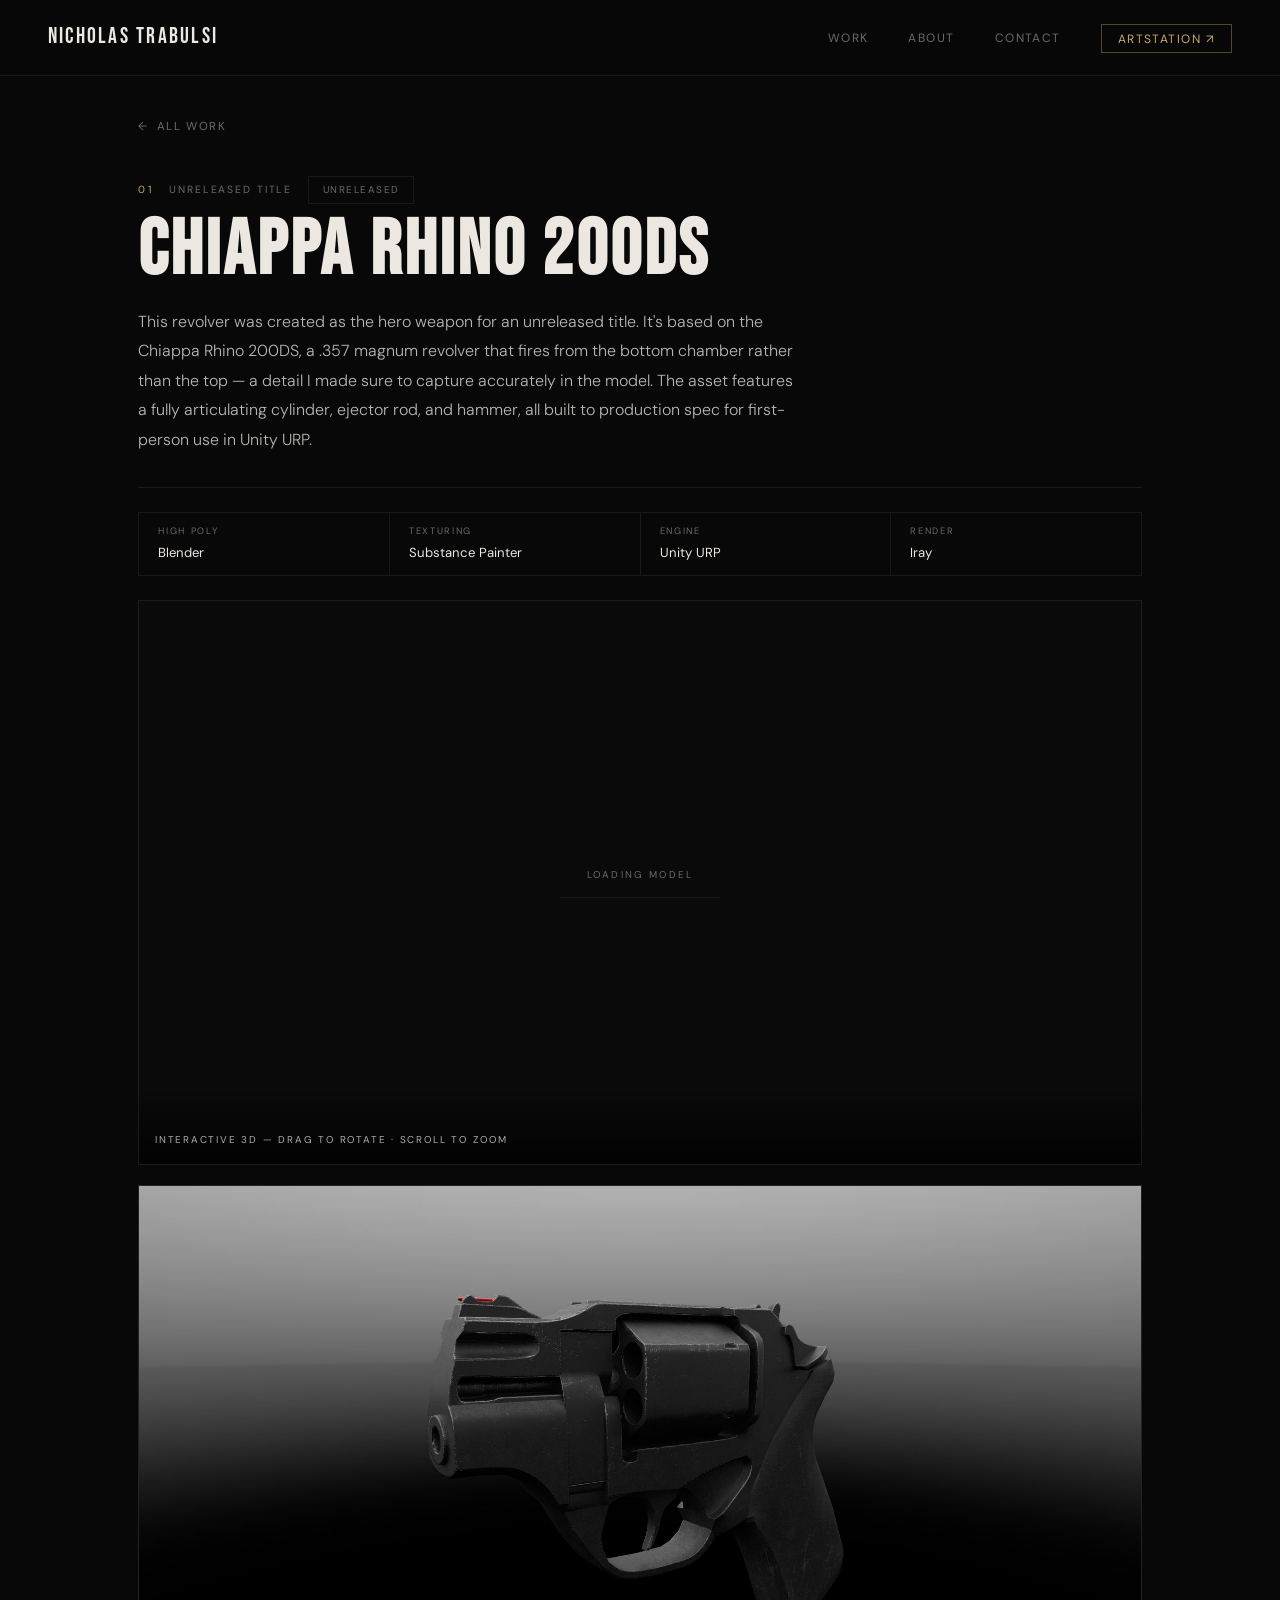
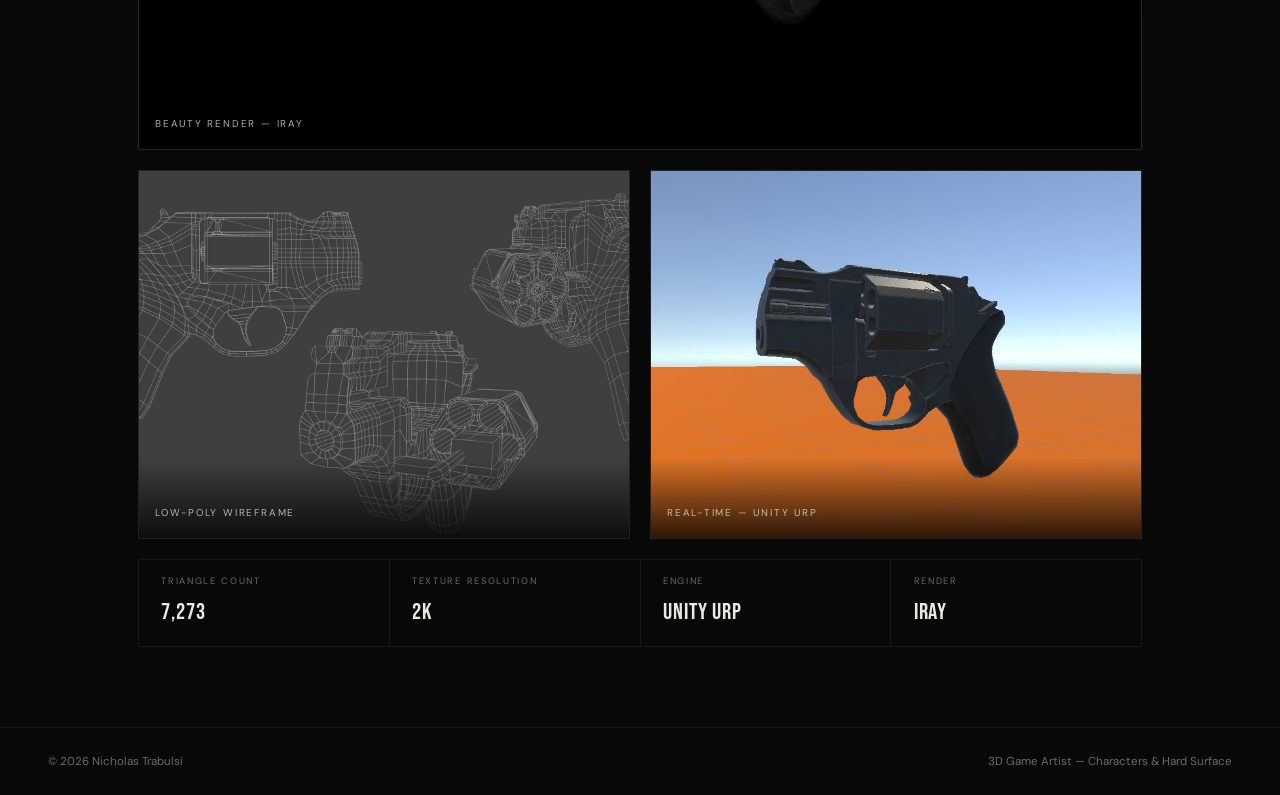
==== commit e2c559ab: "edits" ====
--- a/project-01.html
+++ b/project-01.html
@@ -13,50 +13,31 @@
         --bg: #080808; --surface: #111111; --surface-2: #181818;
         --accent: #c8a96e; --accent-dim: rgba(200,169,110,0.10);
         --text: #ece8e1; --muted: #6e6b66; --border: rgba(255,255,255,0.07);
-        --green: #7ecf8e;
         --display: "Bebas Neue", cursive; --body: "DM Sans", sans-serif;
     }
     html { scroll-behavior: smooth; }
     body { background: var(--bg); color: var(--text); font-family: var(--body); font-size: 16px; line-height: 1.65; overflow-x: hidden; }
-
-    /* NAV */
     nav { position: fixed; inset: 0 0 auto; z-index: 100; display: flex; align-items: center; justify-content: space-between; padding: 1.2rem 3rem; background: rgba(8,8,8,0.9); backdrop-filter: blur(16px); border-bottom: 1px solid var(--border); }
     .nav-name { font-family: var(--display); font-size: 1.4rem; letter-spacing: .1em; color: var(--text); text-decoration: none; }
     .nav-links { display: flex; gap: 2.5rem; list-style: none; align-items: center; }
     .nav-links a { color: var(--muted); text-decoration: none; font-size: .75rem; letter-spacing: .12em; text-transform: uppercase; transition: color .2s; }
     .nav-links a:hover { color: var(--text); }
-    .nav-cta { color: var(--accent) !important; border: 1px solid rgba(200,169,110,.4); padding: .35rem 1rem; transition: background .2s !important; }
+    .nav-cta { color: var(--accent) !important; border: 1px solid rgba(200,169,110,.4); padding: .35rem 1rem; }
     .nav-cta:hover { background: var(--accent-dim); }
-
-    /* SHARED LAYOUT */
     .page-wrap { max-width: 1100px; margin: 0 auto; padding: 7rem 3rem 5rem; }
     .divider { height: 1px; background: var(--border); margin: 1.5rem 0; }
-    label-sm { font-size: .65rem; letter-spacing: .2em; text-transform: uppercase; color: var(--muted); }
-
-    /* EYEBROW */
     .eyebrow { font-size: .65rem; letter-spacing: .25em; text-transform: uppercase; color: var(--accent); margin-bottom: .6rem; }
-
-    /* BADGES */
-    .badge { display: inline-flex; align-items: center; gap: .4rem; font-size: .62rem; letter-spacing: .15em; text-transform: uppercase; padding: .3rem .85rem; border: 1px solid; white-space: nowrap; }
-    .badge-shipped { color: var(--green); border-color: rgba(126,207,142,.35); }
-    .badge-shipped::before { content: ""; width: 6px; height: 6px; border-radius: 50%; background: var(--green); flex-shrink: 0; }
-    .badge-unreleased { color: var(--muted); border-color: var(--border); }
-
-    /* PIPELINE STRIP */
+    .badge { display: inline-flex; align-items: center; gap: .4rem; font-size: .62rem; letter-spacing: .15em; text-transform: uppercase; padding: .3rem .85rem; border: 1px solid var(--border); color: var(--muted); white-space: nowrap; }
     .pipeline { display: flex; border: 1px solid var(--border); margin-bottom: 1.5rem; }
     .pipeline-step { flex: 1; padding: .7rem 1.2rem; border-right: 1px solid var(--border); }
     .pipeline-step:last-child { border-right: none; }
     .pipeline-step .role { font-size: .58rem; letter-spacing: .18em; text-transform: uppercase; color: var(--muted); margin-bottom: .2rem; }
     .pipeline-step .tool { font-size: .82rem; color: var(--text); }
-
-    /* STATS STRIP */
     .stats { display: flex; border: 1px solid var(--border); margin-top: 1.25rem; }
     .stat { flex: 1; padding: .9rem 1.4rem; border-right: 1px solid var(--border); }
     .stat:last-child { border-right: none; }
     .stat .s-label { font-size: .58rem; letter-spacing: .18em; text-transform: uppercase; color: var(--muted); margin-bottom: .25rem; }
     .stat .s-value { font-family: var(--display); font-size: 1.45rem; letter-spacing: .04em; }
-
-    /* SHOT IMAGES */
     .shot-hero { width: 100%; aspect-ratio: 16/9; overflow: hidden; background: var(--surface); border: 1px solid var(--border); position: relative; cursor: zoom-in; margin-bottom: 1.25rem; transition: border-color .3s; }
     .shot-hero:hover { border-color: rgba(255,255,255,0.15); }
     .shot-row { display: grid; gap: 1.25rem; }
@@ -66,12 +47,10 @@
     .shot-card:hover { border-color: rgba(255,255,255,0.15); }
     .shot-hero img, .shot-card img { width: 100%; height: 100%; object-fit: cover; display: block; transition: transform .6s cubic-bezier(.25,.46,.45,.94); }
     .shot-hero:hover img, .shot-card:hover img { transform: scale(1.04); }
-    .shot-label { position: absolute; bottom: 0; left: 0; right: 0; padding: 2.5rem 1rem .8rem; background: linear-gradient(to top, rgba(0,0,0,.8) 0%, transparent 100%); }
-    .shot-label span { font-size: .62rem; letter-spacing: .18em; text-transform: uppercase; color: rgba(236,232,225,.75); }
-    .shot-hero::after, .shot-card::after { content: "⤢"; position: absolute; top: .75rem; right: .85rem; font-size: .9rem; color: rgba(255,255,255,.3); opacity: 0; transition: opacity .2s; pointer-events: none; }
+    .shot-label { position: absolute; bottom: 0; left: 0; right: 0; padding: 2.5rem 1rem .8rem; background: linear-gradient(to top, rgba(0,0,0,0.8) 0%, transparent 100%); }
+    .shot-label span { font-size: .62rem; letter-spacing: .18em; text-transform: uppercase; color: rgba(236,232,225,0.75); }
+    .shot-hero::after, .shot-card::after { content: "⤢"; position: absolute; top: .75rem; right: .85rem; font-size: .9rem; color: rgba(255,255,255,0.3); opacity: 0; transition: opacity .2s; pointer-events: none; }
     .shot-hero:hover::after, .shot-card:hover::after { opacity: 1; }
-
-    /* BUTTONS */
     .btn-primary { display: inline-block; background: var(--accent); color: #0c0900; padding: .85rem 2.25rem; font-size: .78rem; font-weight: 500; letter-spacing: .1em; text-transform: uppercase; text-decoration: none; transition: opacity .2s; }
     .btn-primary:hover { opacity: .82; }
     .btn-ghost { display: inline-block; background: transparent; color: var(--text); padding: .85rem 2.25rem; font-size: .78rem; letter-spacing: .1em; text-transform: uppercase; text-decoration: none; border: 1px solid var(--border); transition: border-color .2s; }
@@ -79,33 +58,26 @@
     .btn-back { display: inline-flex; align-items: center; gap: .5rem; color: var(--muted); text-decoration: none; font-size: .72rem; letter-spacing: .14em; text-transform: uppercase; transition: color .2s; margin-bottom: 2.5rem; }
     .btn-back:hover { color: var(--text); }
     .btn-back::before { content: "←"; }
-    .ext-link { display: inline-flex; align-items: center; gap: .35rem; font-size: .75rem; letter-spacing: .1em; text-transform: uppercase; color: var(--accent); text-decoration: none; border-bottom: 1px solid rgba(200,169,110,.3); padding-bottom: .1rem; transition: border-color .2s; }
+    .ext-link { display: inline-flex; align-items: center; gap: .35rem; font-size: .75rem; letter-spacing: .1em; text-transform: uppercase; color: var(--accent); text-decoration: none; border-bottom: 1px solid rgba(200,169,110,0.3); padding-bottom: .1rem; transition: border-color .2s; }
     .ext-link:hover { border-color: var(--accent); }
-
-    /* FOOTER */
+    .credit { font-size: .78rem; color: var(--muted); font-weight: 300; margin-top: .5rem; }
+    .credit a { color: var(--muted); text-decoration: none; border-bottom: 1px solid rgba(110,107,102,0.4); transition: color .2s, border-color .2s; }
+    .credit a:hover { color: var(--text); border-color: var(--muted); }
     footer { border-top: 1px solid var(--border); padding: 1.5rem 3rem; display: flex; justify-content: space-between; font-size: .72rem; color: var(--muted); }
-
-    /* LIGHTBOX */
-    .lb { display: none; position: fixed; inset: 0; z-index: 200; background: rgba(0,0,0,.97); flex-direction: column; align-items: center; justify-content: center; cursor: zoom-out; }
+    .lb { display: none; position: fixed; inset: 0; z-index: 200; background: rgba(0,0,0,0.97); flex-direction: column; align-items: center; justify-content: center; cursor: zoom-out; }
     .lb.open { display: flex; animation: lbFade .18s ease; }
     @keyframes lbFade { from { opacity: 0; } to { opacity: 1; } }
     .lb-wrap { max-width: 92vw; max-height: 82vh; cursor: default; display: flex; align-items: center; justify-content: center; }
     .lb-wrap img { max-width: 92vw; max-height: 82vh; object-fit: contain; display: block; animation: lbPop .18s ease; }
     @keyframes lbPop { from { opacity: 0; transform: scale(.97); } to { opacity: 1; transform: scale(1); } }
     .lb-cap { margin-top: 1.2rem; font-size: .65rem; letter-spacing: .2em; text-transform: uppercase; color: var(--muted); }
-    .lb-x { position: fixed; top: 1.5rem; right: 2rem; background: none; border: none; color: var(--muted); font-size: 1.4rem; cursor: pointer; transition: color .15s; z-index: 201; }
-    .lb-x:hover { color: var(--text); }
-    .lb-arr { position: fixed; top: 50%; transform: translateY(-50%); background: none; border: none; color: var(--muted); font-size: 1.4rem; cursor: pointer; padding: 1rem; transition: color .15s; z-index: 201; }
-    .lb-arr:hover { color: var(--text); }
+    .lb-x { position: fixed; top: 1.5rem; right: 2rem; background: none; border: none; color: var(--muted); font-size: 1.4rem; cursor: pointer; z-index: 201; }
+    .lb-arr { position: fixed; top: 50%; transform: translateY(-50%); background: none; border: none; color: var(--muted); font-size: 1.4rem; cursor: pointer; padding: 1rem; z-index: 201; }
     .lb-arr.prev { left: .5rem; }
     .lb-arr.next { right: .5rem; }
     .lb-count { position: fixed; bottom: 1.5rem; left: 50%; transform: translateX(-50%); font-size: .62rem; letter-spacing: .2em; text-transform: uppercase; color: var(--muted); }
-
-    /* ANIMATIONS */
     @keyframes fadeUp { from { opacity: 0; transform: translateY(20px); } to { opacity: 1; transform: translateY(0); } }
     .reveal { opacity: 0; transform: translateY(24px); }
-
-    /* RESPONSIVE */
     @media (max-width: 860px) {
         nav { padding: 1rem 1.5rem; }
         .nav-links li:not(:last-child) { display: none; }
@@ -114,7 +86,7 @@
         .pipeline, .stats { flex-wrap: wrap; }
         .pipeline-step, .stat { flex: 1 1 45%; border-right: none; border-bottom: 1px solid var(--border); }
         .pipeline-step:last-child, .stat:last-child { border-bottom: none; }
-        footer { flex-direction: column; gap: .4rem; text-align: center; }
+        footer { flex-direction: column; gap: .4rem; text-align: center; padding: 1.5rem; }
     }
 </style>
 </head>
@@ -128,66 +100,49 @@
     <li><a href="https://www.artstation.com/YOURUSERNAME" target="_blank" class="nav-cta">ArtStation &#8599;</a></li>
   </ul>
 </nav>
-
-
 <main class="page-wrap">
   <a href="index.html" class="btn-back">All Work</a>
-
   <div style="margin-bottom:2rem;">
     <div style="display:flex;align-items:center;gap:1rem;flex-wrap:wrap;margin-bottom:.75rem;">
       <span class="eyebrow" style="margin:0;">01</span>
       <span style="font-size:.65rem;letter-spacing:.18em;text-transform:uppercase;color:var(--muted);">Unreleased Title</span>
-      <span class="badge badge-unreleased">Unreleased</span>
+      <span class="badge">Unreleased</span>
     </div>
     <h1 style="font-family:var(--display);font-size:clamp(2.8rem,6vw,5rem);letter-spacing:.04em;line-height:.92;margin-bottom:1.25rem;">Chiappa Rhino 200DS</h1>
     <p style="font-size:1rem;color:rgba(236,232,225,.78);font-weight:300;line-height:1.85;max-width:660px;">This revolver was created as the hero weapon for an unreleased title. It's based on the Chiappa Rhino 200DS, a .357 magnum revolver that fires from the bottom chamber rather than the top &mdash; a detail I made sure to capture accurately in the model. The asset features a fully articulating cylinder, ejector rod, and hammer, all built to production spec for first-person use in Unity URP.</p>
   </div>
-
   <div class="divider"></div>
-
-  <div class="pipeline"><div class="pipeline-step"><div class="role">High Poly</div><div class="tool">Blender</div></div><div class="pipeline-step"><div class="role">Texturing</div><div class="tool">Substance Painter</div></div><div class="pipeline-step"><div class="role">Engine</div><div class="tool">Unity URP</div></div><div class="pipeline-step"><div class="role">Render</div><div class="tool">Iray</div></div></div>
-
-  
-
-  <!-- ── 3D Turntable ─────────────────────────────────────────────────── -->
-  <!-- If the viewer fails to load, this block is simply invisible.         -->
+  <div class="pipeline">
+    <div class="pipeline-step"><div class="role">High Poly</div><div class="tool">Blender</div></div>
+    <div class="pipeline-step"><div class="role">Texturing</div><div class="tool">Substance Painter</div></div>
+    <div class="pipeline-step"><div class="role">Engine</div><div class="tool">Unity URP</div></div>
+    <div class="pipeline-step"><div class="role">Render</div><div class="tool">Iray</div></div>
+  </div>
   <div style="position:relative;width:100%;aspect-ratio:16/9;background:#0a0a0a;border:1px solid rgba(255,255,255,0.07);margin-bottom:1.25rem;overflow:hidden;">
-    <iframe
-      src="turntable-01.html"
-      title="Chiappa Rhino 200DS — Interactive 3D Viewer"
-      style="position:absolute;inset:0;width:100%;height:100%;border:none;"
-      loading="lazy"
-      allowfullscreen>
-    </iframe>
-    <div style="position:absolute;bottom:0;left:0;right:0;padding:2.5rem 1rem 0.8rem;background:linear-gradient(to top,rgba(0,0,0,0.8) 0%,transparent 100%);pointer-events:none;">
+    <iframe src="turntable-01.html" title="Interactive 3D Viewer" style="position:absolute;inset:0;width:100%;height:100%;border:none;" loading="lazy"></iframe>
+    <div style="position:absolute;bottom:0;left:0;right:0;padding:2.5rem 1rem .8rem;background:linear-gradient(to top,rgba(0,0,0,.8) 0%,transparent 100%);pointer-events:none;">
       <span style="font-size:.62rem;letter-spacing:.18em;text-transform:uppercase;color:rgba(236,232,225,.75);">Interactive 3D &mdash; Drag to rotate &middot; Scroll to zoom</span>
     </div>
   </div>
-
   <div class="shot-hero reveal">
-    <img src="[data-uri]" alt="Chiappa Rhino 200DS &mdash; beauty render">
+    <img src="[data-uri]" alt="Beauty render &mdash; Iray">
     <div class="shot-label"><span>Beauty Render &mdash; Iray</span></div>
   </div>
   <div class="shot-row cols-2">
-    <div class="shot-card reveal">
-      <img src="[data-uri]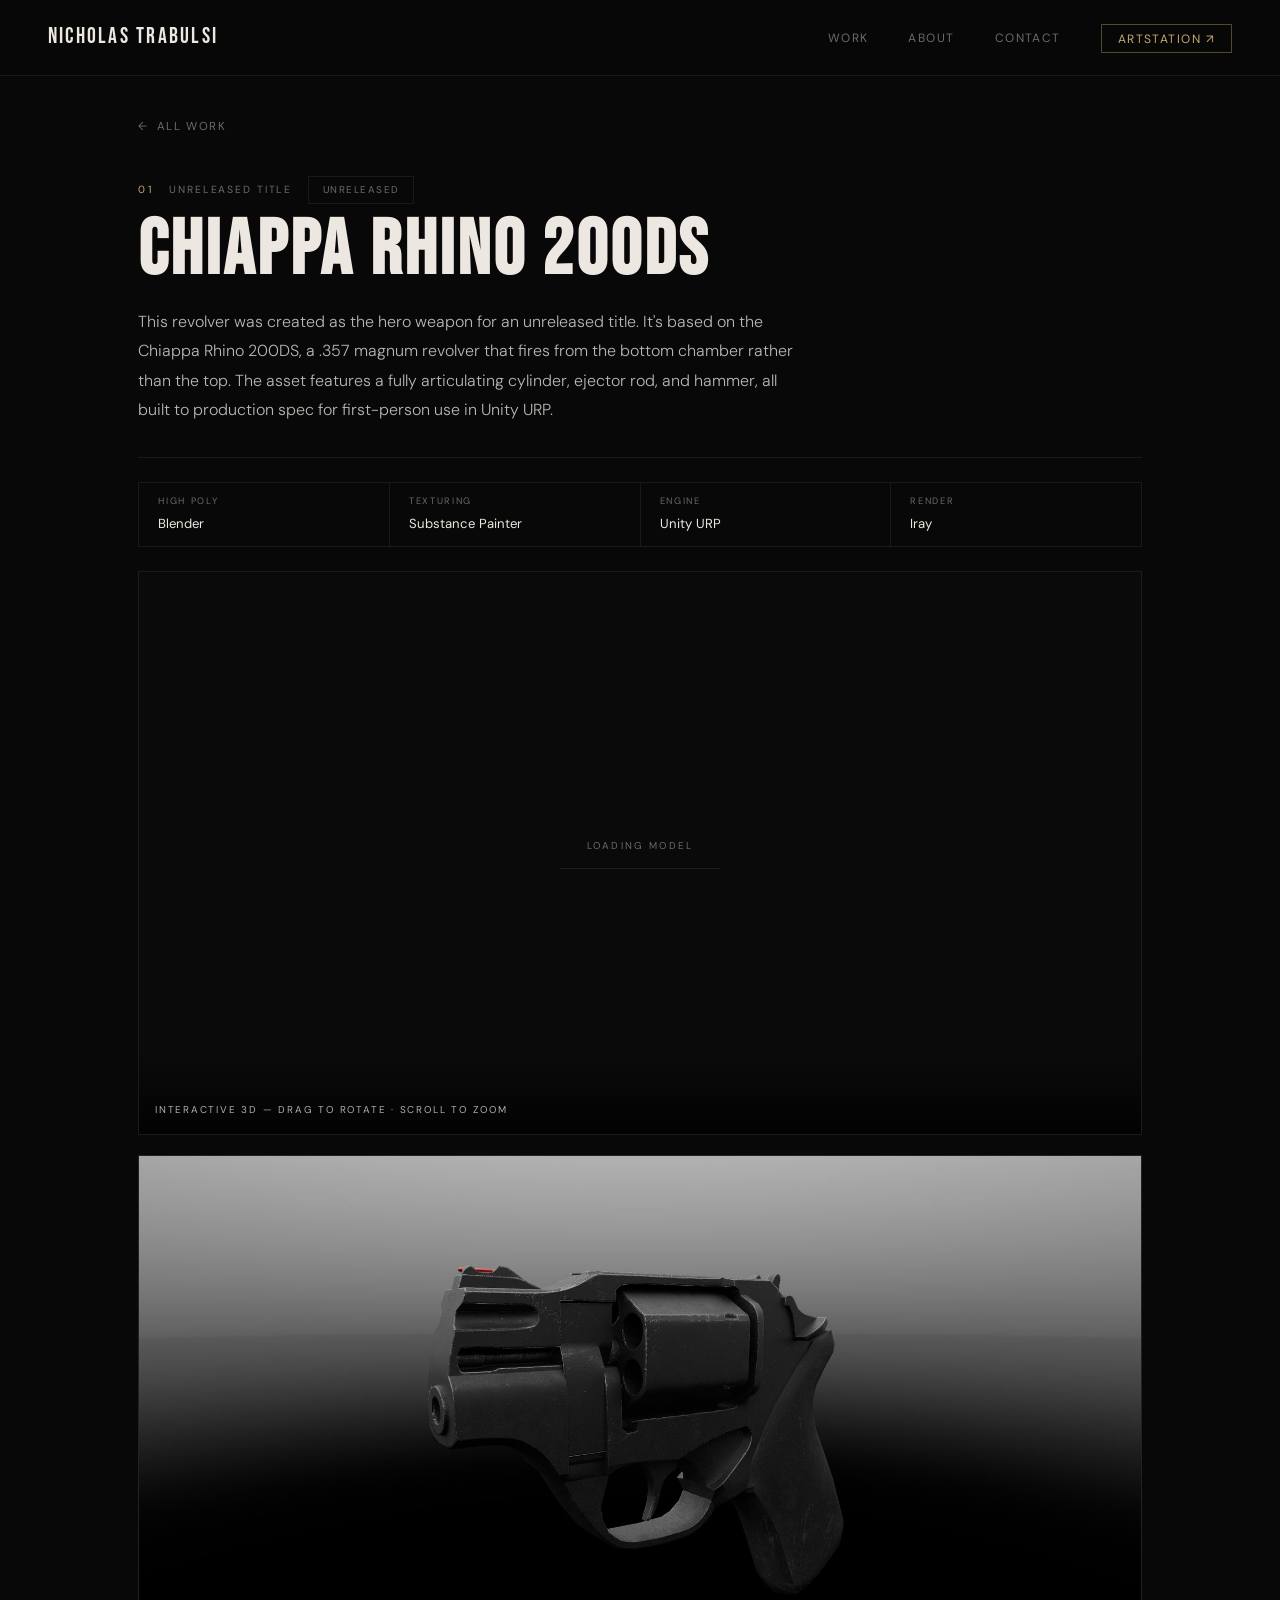
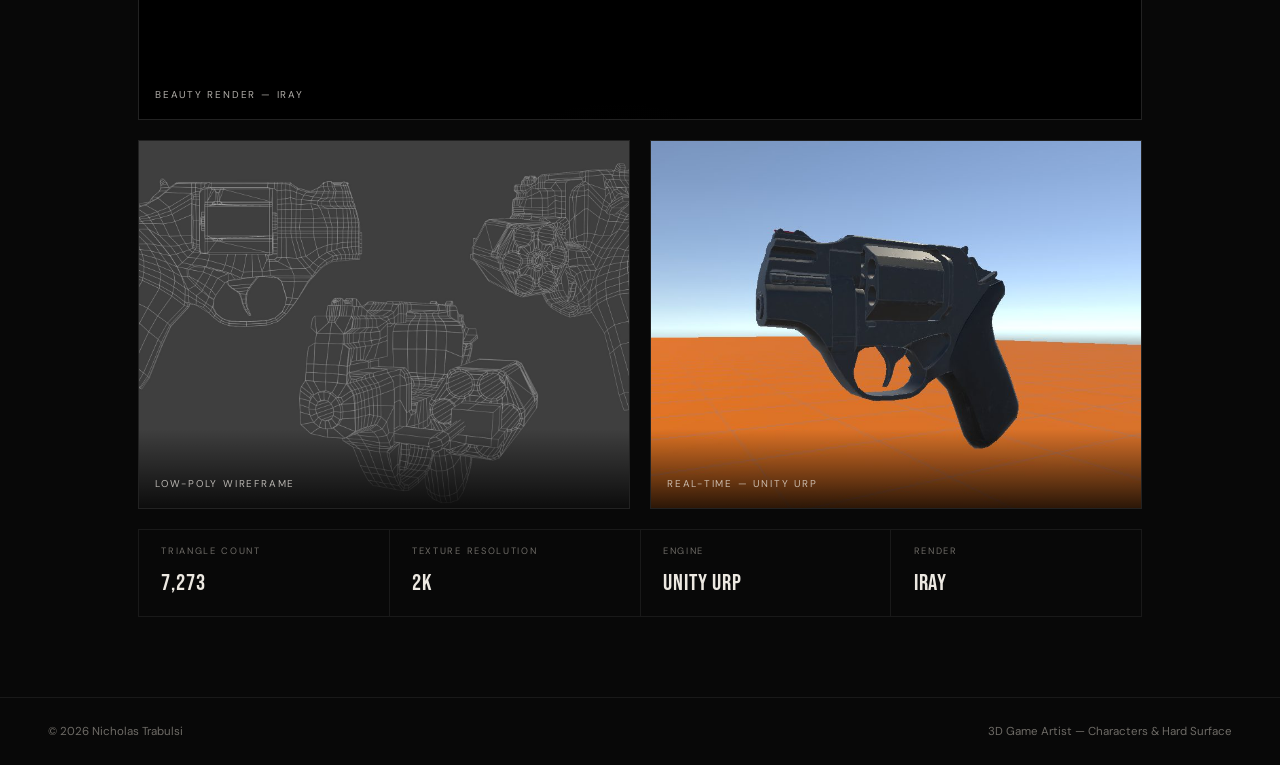
==== commit e21a4515: "language changes" ====
--- a/project-01.html
+++ b/project-01.html
@@ -109,7 +109,7 @@
       <span class="badge">Unreleased</span>
     </div>
     <h1 style="font-family:var(--display);font-size:clamp(2.8rem,6vw,5rem);letter-spacing:.04em;line-height:.92;margin-bottom:1.25rem;">Chiappa Rhino 200DS</h1>
-    <p style="font-size:1rem;color:rgba(236,232,225,.78);font-weight:300;line-height:1.85;max-width:660px;">This revolver was created as the hero weapon for an unreleased title. It's based on the Chiappa Rhino 200DS, a .357 magnum revolver that fires from the bottom chamber rather than the top &mdash; a detail I made sure to capture accurately in the model. The asset features a fully articulating cylinder, ejector rod, and hammer, all built to production spec for first-person use in Unity URP.</p>
+    <p style="font-size:1rem;color:rgba(236,232,225,.78);font-weight:300;line-height:1.85;max-width:660px;">This revolver was created as the hero weapon for an unreleased title. It's based on the Chiappa Rhino 200DS, a .357 magnum revolver that fires from the bottom chamber rather than the top. The asset features a fully articulating cylinder, ejector rod, and hammer, all built to production spec for first-person use in Unity URP.</p>
   </div>
   <div class="divider"></div>
   <div class="pipeline">
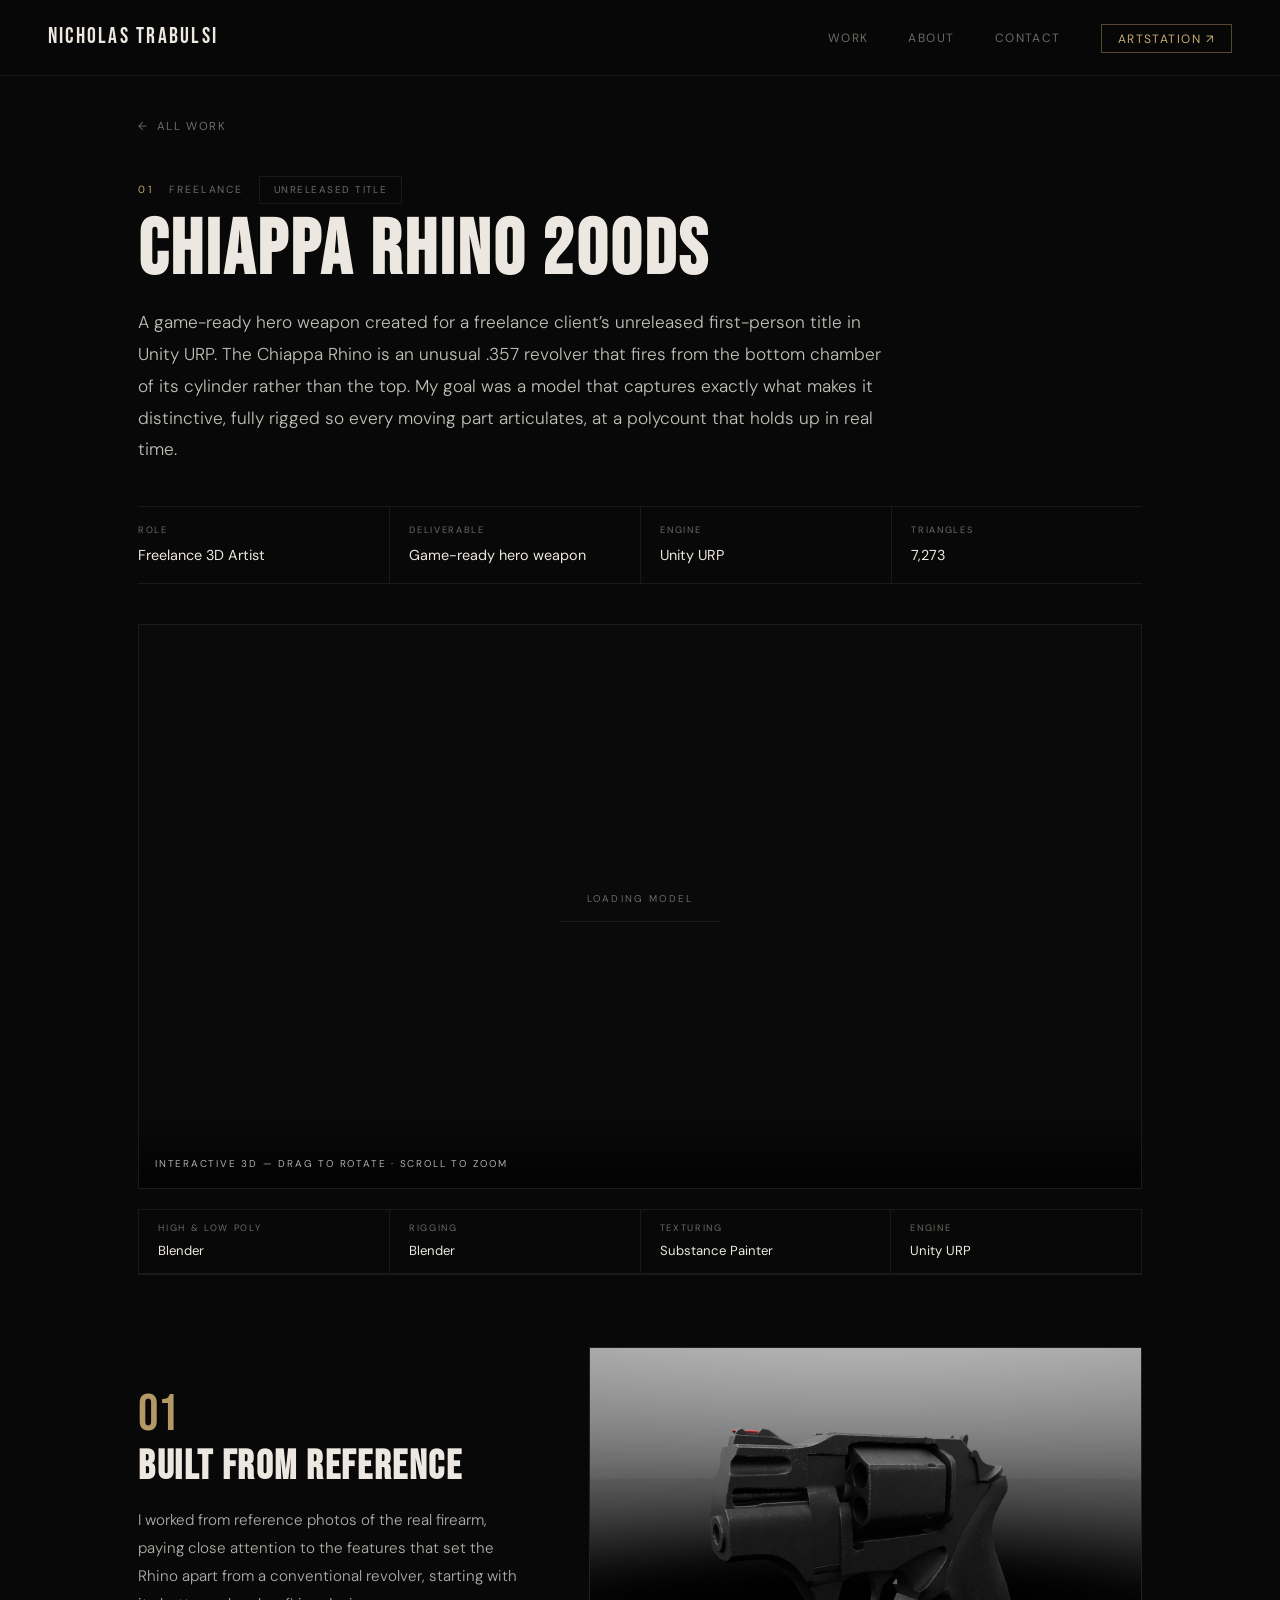
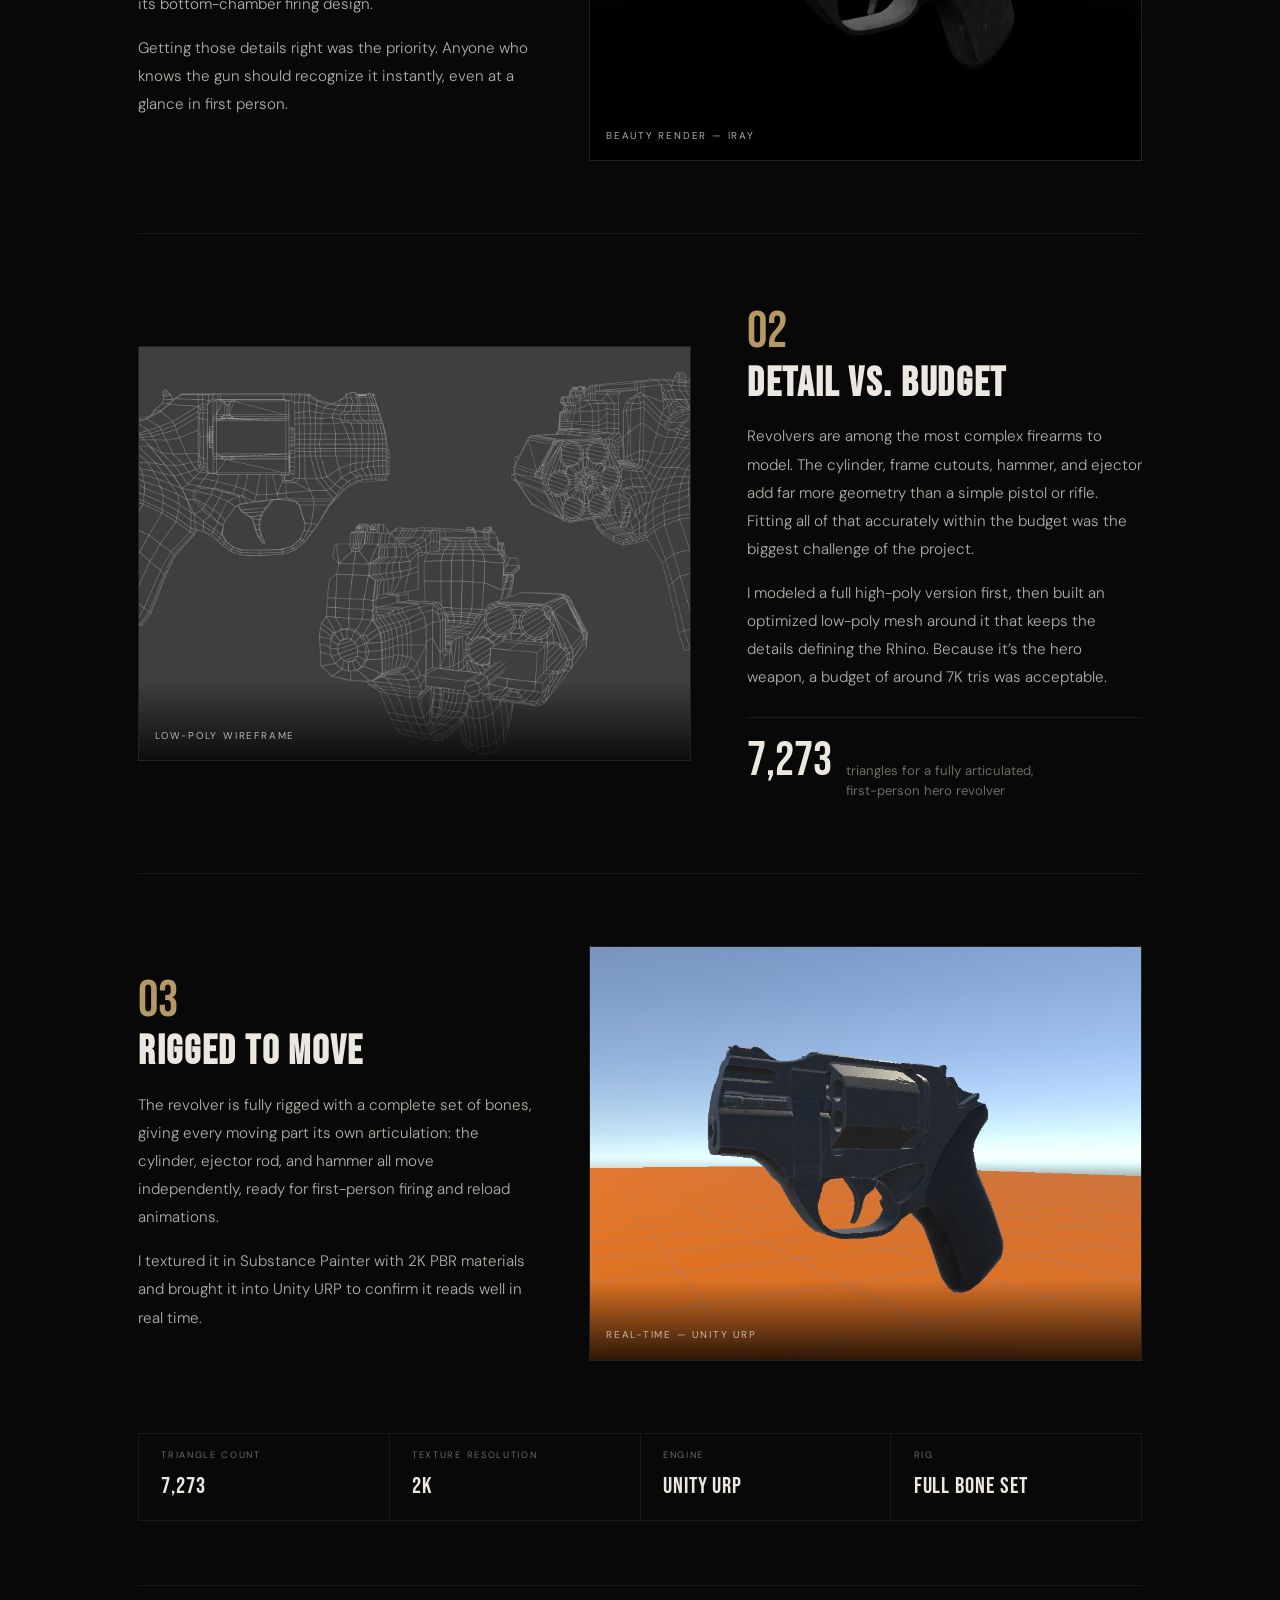
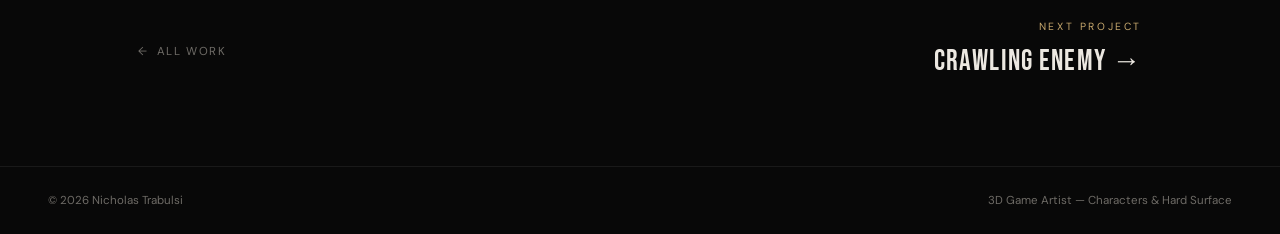
==== commit 3cc1b465: "Updated portfolio" ====
--- a/project-01.html
+++ b/project-01.html
@@ -88,6 +88,35 @@
         .pipeline-step:last-child, .stat:last-child { border-bottom: none; }
         footer { flex-direction: column; gap: .4rem; text-align: center; padding: 1.5rem; }
     }
+    .lede { font-size: 1.08rem; color: rgba(236,232,225,.82); font-weight: 300; line-height: 1.85; max-width: 62ch; }
+    .meta { display: grid; grid-template-columns: repeat(4, 1fr); border-top: 1px solid var(--border); border-bottom: 1px solid var(--border); margin: 2.5rem 0 2.5rem; }
+    .meta > div { padding: 1rem 1.2rem 1rem 0; }
+    .meta > div + div { padding-left: 1.2rem; border-left: 1px solid var(--border); }
+    .meta .m-label { font-size: .58rem; letter-spacing: .18em; text-transform: uppercase; color: var(--muted); margin-bottom: .3rem; }
+    .meta .m-value { font-size: .9rem; color: var(--text); }
+    .case { display: grid; grid-template-columns: 5fr 7fr; gap: 3.5rem; align-items: center; padding: 4.5rem 0; border-top: 1px solid var(--border); }
+    .case.flip { grid-template-columns: 7fr 5fr; }
+    .case.flip .case-text { order: 2; }
+    .sec-num { font-family: var(--display); font-size: 3.2rem; line-height: 1; color: var(--accent); opacity: .9; margin-bottom: .4rem; }
+    .case h2 { font-family: var(--display); font-size: clamp(1.9rem, 3.2vw, 2.6rem); letter-spacing: .04em; line-height: 1; margin-bottom: 1.1rem; }
+    .case p { font-size: .95rem; color: rgba(236,232,225,.74); font-weight: 300; line-height: 1.85; max-width: 52ch; }
+    .case p + p { margin-top: 1rem; }
+    .callout { display: flex; align-items: baseline; gap: .9rem; margin-top: 1.6rem; padding-top: 1.2rem; border-top: 1px solid var(--border); max-width: 52ch; }
+    .callout .big { font-family: var(--display); font-size: 3rem; line-height: 1; color: var(--text); }
+    .callout .small { font-size: .82rem; color: var(--muted); line-height: 1.5; }
+    .meter { height: 3px; background: var(--border); margin-top: .9rem; max-width: 52ch; position: relative; }
+    .meter span { position: absolute; inset: 0 auto 0 0; width: 94.66%; background: var(--accent); }
+    .case .shot-card { aspect-ratio: 4/3; }
+    .next { display: flex; justify-content: space-between; align-items: center; gap: 1rem; flex-wrap: wrap; margin-top: 4rem; padding-top: 2rem; border-top: 1px solid var(--border); }
+    .next a.n-link { text-decoration: none; color: var(--text); font-family: var(--display); font-size: 1.8rem; letter-spacing: .04em; transition: color .2s; }
+    .next a.n-link:hover { color: var(--accent); }
+    @media (max-width: 860px) {
+        .meta { grid-template-columns: 1fr 1fr; }
+        .meta > div:nth-child(3) { padding-left: 0; border-left: none; }
+        .meta > div:nth-child(n+3) { border-top: 1px solid var(--border); }
+        .case, .case.flip { grid-template-columns: 1fr; gap: 1.75rem; padding: 3rem 0; }
+        .case.flip .case-text { order: 0; }
+    }
 </style>
 </head>
 <body>
@@ -97,47 +126,83 @@
     <li><a href="index.html#work">Work</a></li>
     <li><a href="index.html#about">About</a></li>
     <li><a href="index.html#contact">Contact</a></li>
-    <li><a href="https://www.artstation.com/YOURUSERNAME" target="_blank" class="nav-cta">ArtStation &#8599;</a></li>
+    <li><a href="https://www.artstation.com/nicholastrabulsi" target="_blank" class="nav-cta">ArtStation &#8599;</a></li>
   </ul>
 </nav>
 <main class="page-wrap">
   <a href="index.html" class="btn-back">All Work</a>
-  <div style="margin-bottom:2rem;">
+  <div style="margin-bottom:.5rem;">
     <div style="display:flex;align-items:center;gap:1rem;flex-wrap:wrap;margin-bottom:.75rem;">
       <span class="eyebrow" style="margin:0;">01</span>
-      <span style="font-size:.65rem;letter-spacing:.18em;text-transform:uppercase;color:var(--muted);">Unreleased Title</span>
-      <span class="badge">Unreleased</span>
+      <span style="font-size:.65rem;letter-spacing:.18em;text-transform:uppercase;color:var(--muted);">Freelance</span>
+      <span class="badge">Unreleased Title</span>
     </div>
     <h1 style="font-family:var(--display);font-size:clamp(2.8rem,6vw,5rem);letter-spacing:.04em;line-height:.92;margin-bottom:1.25rem;">Chiappa Rhino 200DS</h1>
-    <p style="font-size:1rem;color:rgba(236,232,225,.78);font-weight:300;line-height:1.85;max-width:660px;">This revolver was created as the hero weapon for an unreleased title. It's based on the Chiappa Rhino 200DS, a .357 magnum revolver that fires from the bottom chamber rather than the top. The asset features a fully articulating cylinder, ejector rod, and hammer, all built to production spec for first-person use in Unity URP.</p>
-  </div>
-  <div class="divider"></div>
-  <div class="pipeline">
-    <div class="pipeline-step"><div class="role">High Poly</div><div class="tool">Blender</div></div>
-    <div class="pipeline-step"><div class="role">Texturing</div><div class="tool">Substance Painter</div></div>
-    <div class="pipeline-step"><div class="role">Engine</div><div class="tool">Unity URP</div></div>
-    <div class="pipeline-step"><div class="role">Render</div><div class="tool">Iray</div></div>
-  </div>
+    <p class="lede">A game-ready hero weapon created for a freelance client&rsquo;s unreleased first-person title in Unity URP. The Chiappa Rhino is an unusual .357 revolver that fires from the bottom chamber of its cylinder rather than the top. My goal was a model that captures exactly what makes it distinctive, fully rigged so every moving part articulates, at a polycount that holds up in real time.</p>
+  </div>
+
+  <div class="meta">
+    <div><div class="m-label">Role</div><div class="m-value">Freelance 3D Artist</div></div>
+    <div><div class="m-label">Deliverable</div><div class="m-value">Game-ready hero weapon</div></div>
+    <div><div class="m-label">Engine</div><div class="m-value">Unity URP</div></div>
+    <div><div class="m-label">Triangles</div><div class="m-value">7,273</div></div>
+  </div>
+
   <div style="position:relative;width:100%;aspect-ratio:16/9;background:#0a0a0a;border:1px solid rgba(255,255,255,0.07);margin-bottom:1.25rem;overflow:hidden;">
     <iframe src="turntable-01.html" title="Interactive 3D Viewer" style="position:absolute;inset:0;width:100%;height:100%;border:none;" loading="lazy"></iframe>
     <div style="position:absolute;bottom:0;left:0;right:0;padding:2.5rem 1rem .8rem;background:linear-gradient(to top,rgba(0,0,0,.8) 0%,transparent 100%);pointer-events:none;">
       <span style="font-size:.62rem;letter-spacing:.18em;text-transform:uppercase;color:rgba(236,232,225,.75);">Interactive 3D &mdash; Drag to rotate &middot; Scroll to zoom</span>
     </div>
   </div>
-  <div class="shot-hero reveal">
-    <img src="[data-uri]" alt="Beauty render &mdash; Iray">
-    <div class="shot-label"><span>Beauty Render &mdash; Iray</span></div>
-  </div>
-  <div class="shot-row cols-2">
+  <div class="pipeline" style="margin-bottom:0;">
+    <div class="pipeline-step"><div class="role">High &amp; Low Poly</div><div class="tool">Blender</div></div>
+    <div class="pipeline-step"><div class="role">Rigging</div><div class="tool">Blender</div></div>
+    <div class="pipeline-step"><div class="role">Texturing</div><div class="tool">Substance Painter</div></div>
+    <div class="pipeline-step"><div class="role">Engine</div><div class="tool">Unity URP</div></div>
+  </div>
+
+  <section class="case">
+    <div class="case-text reveal">
+      <div class="sec-num">01</div>
+      <h2>Built from reference</h2>
+      <p>I worked from reference photos of the real firearm, paying close attention to the features that set the Rhino apart from a conventional revolver, starting with its bottom-chamber firing design.</p>
+      <p>Getting those details right was the priority. Anyone who knows the gun should recognize it instantly, even at a glance in first person.</p>
+    </div>
+    <div class="shot-card reveal"><img src="[data-uri]" alt="Beauty render &mdash; Iray"><div class="shot-label"><span>Beauty Render &mdash; Iray</span></div></div>
+  </section>
+
+  <section class="case flip">
+    <div class="case-text reveal">
+      <div class="sec-num">02</div>
+      <h2>Detail vs. budget</h2>
+      <p>Revolvers are among the most complex firearms to model. The cylinder, frame cutouts, hammer, and ejector add far more geometry than a simple pistol or rifle. Fitting all of that accurately within the budget was the biggest challenge of the project.</p>
+      <p>I modeled a full high-poly version first, then built an optimized low-poly mesh around it that keeps the details defining the Rhino. Because it&rsquo;s the hero weapon, a budget of around 7K tris was acceptable.</p>
+      <div class="callout"><span class="big">7,273</span><span class="small">triangles for a fully articulated,<br>first-person hero revolver</span></div>
+    </div>
     <div class="shot-card reveal"><img src="[data-uri]